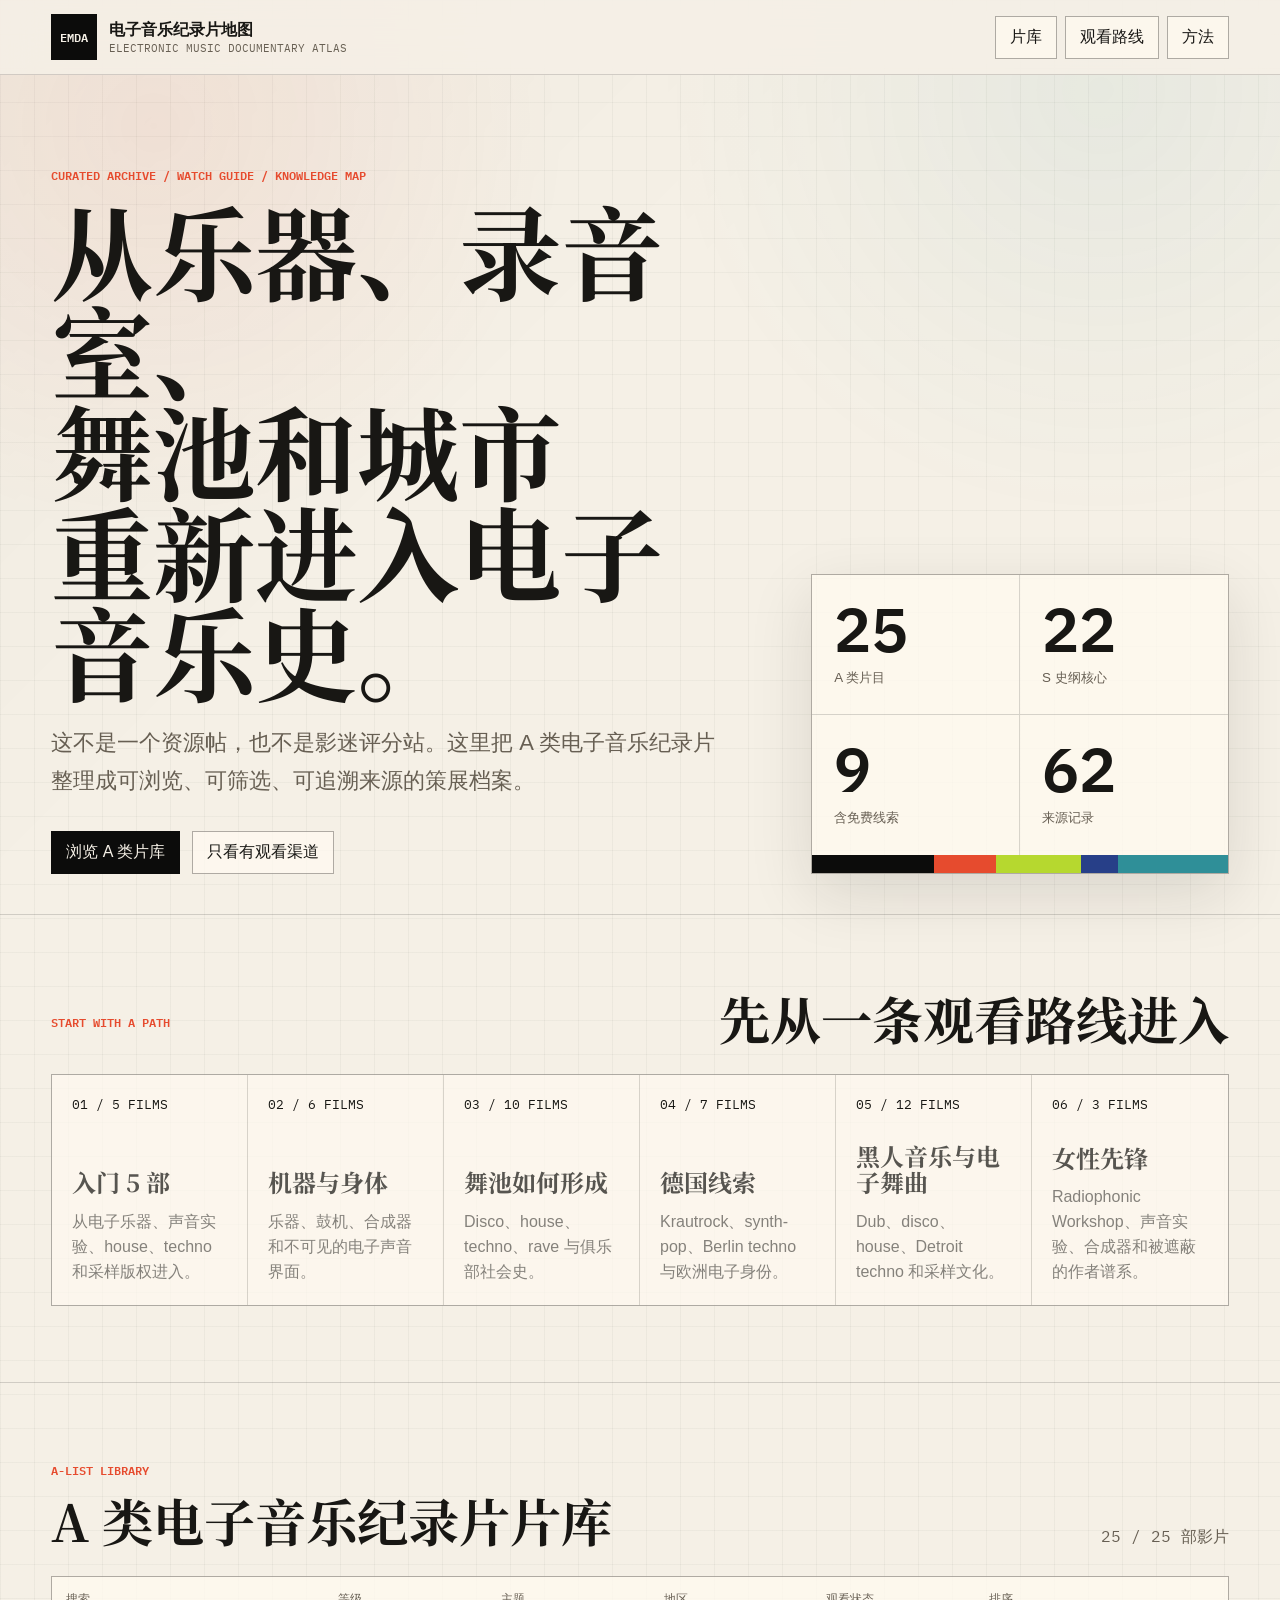
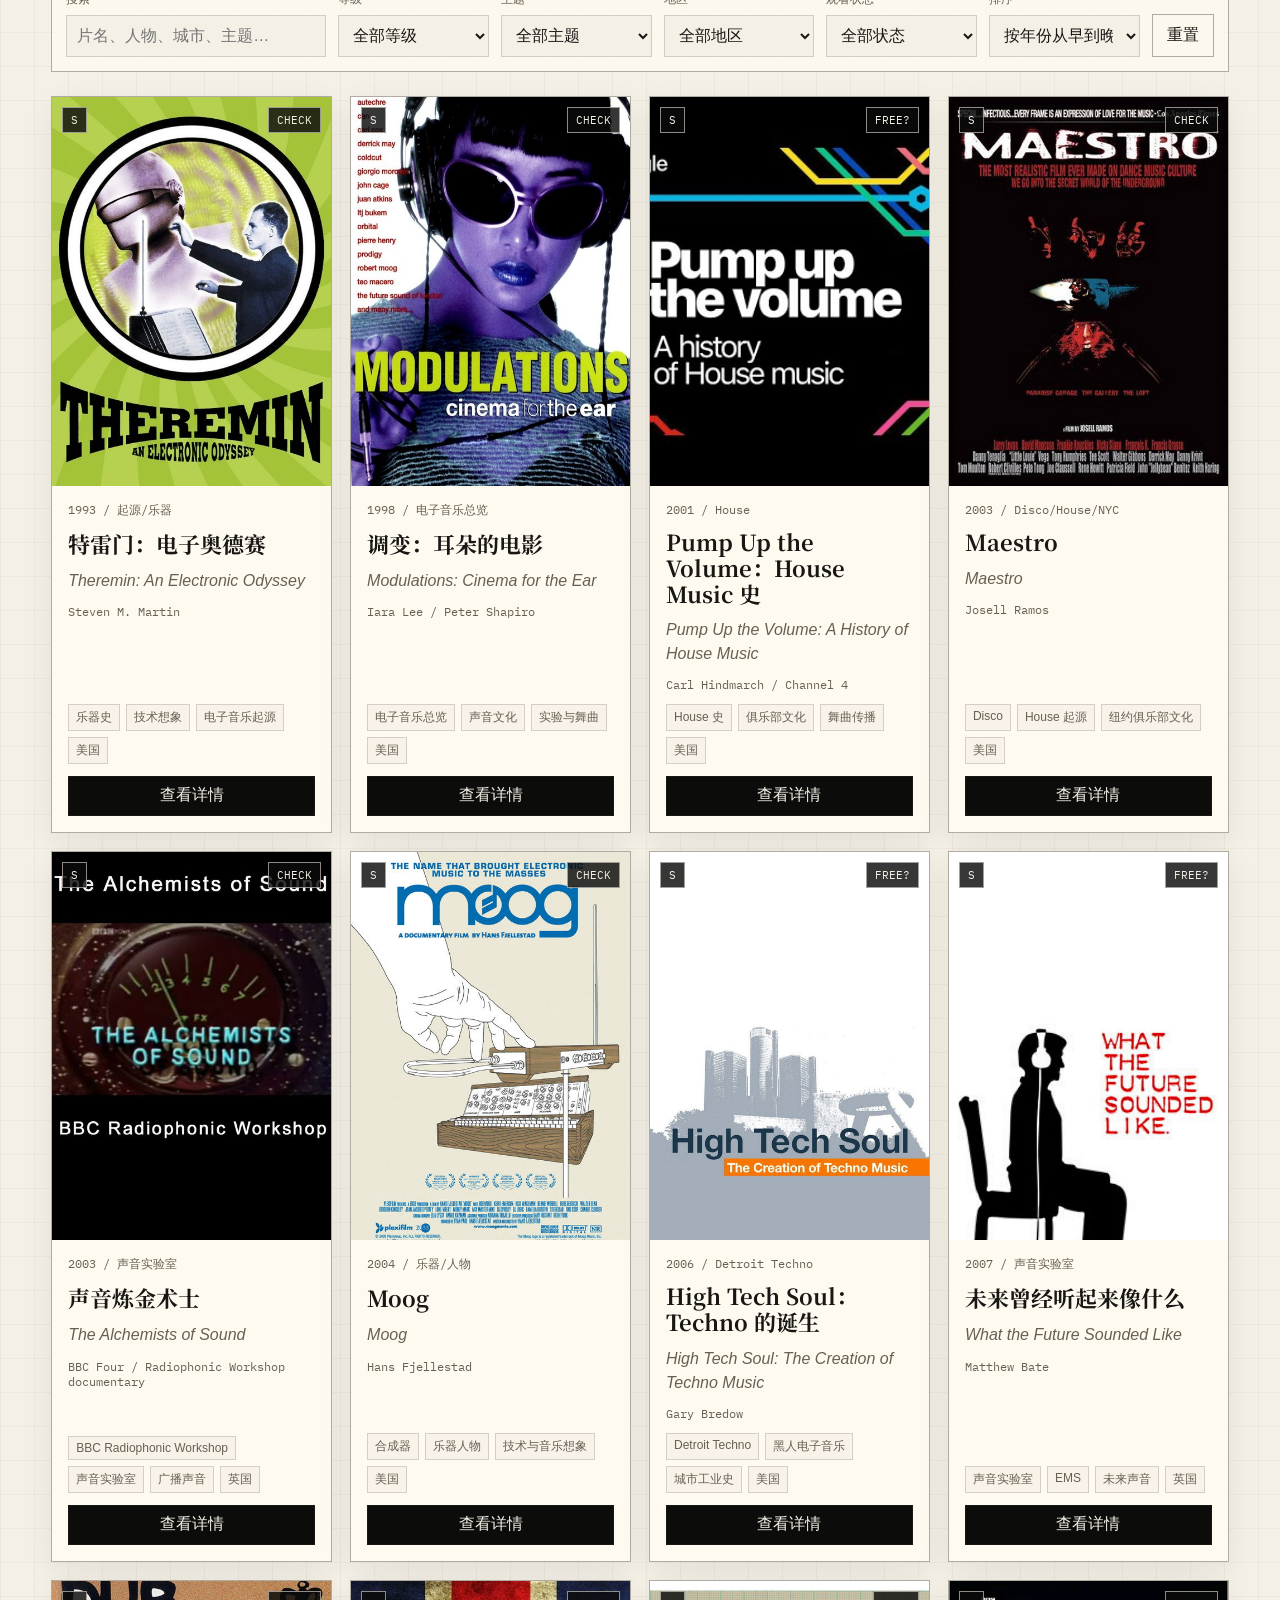
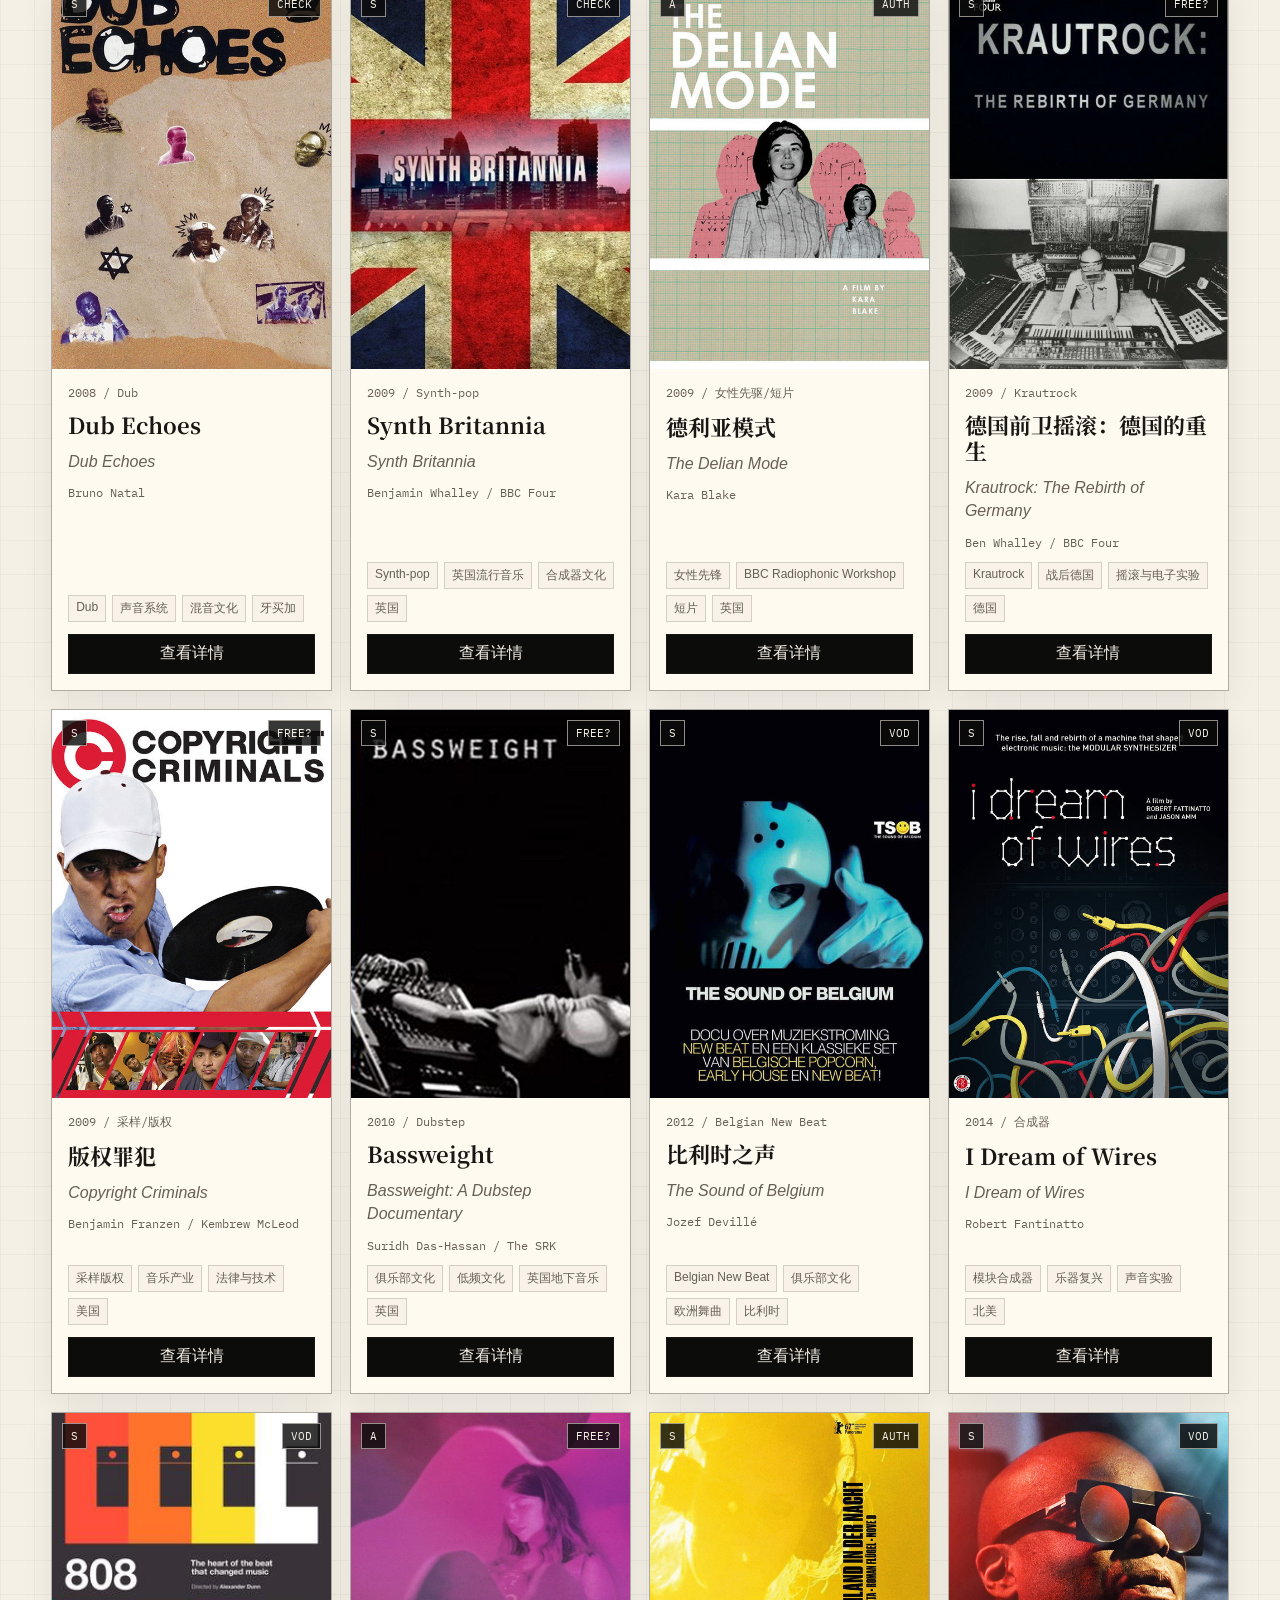
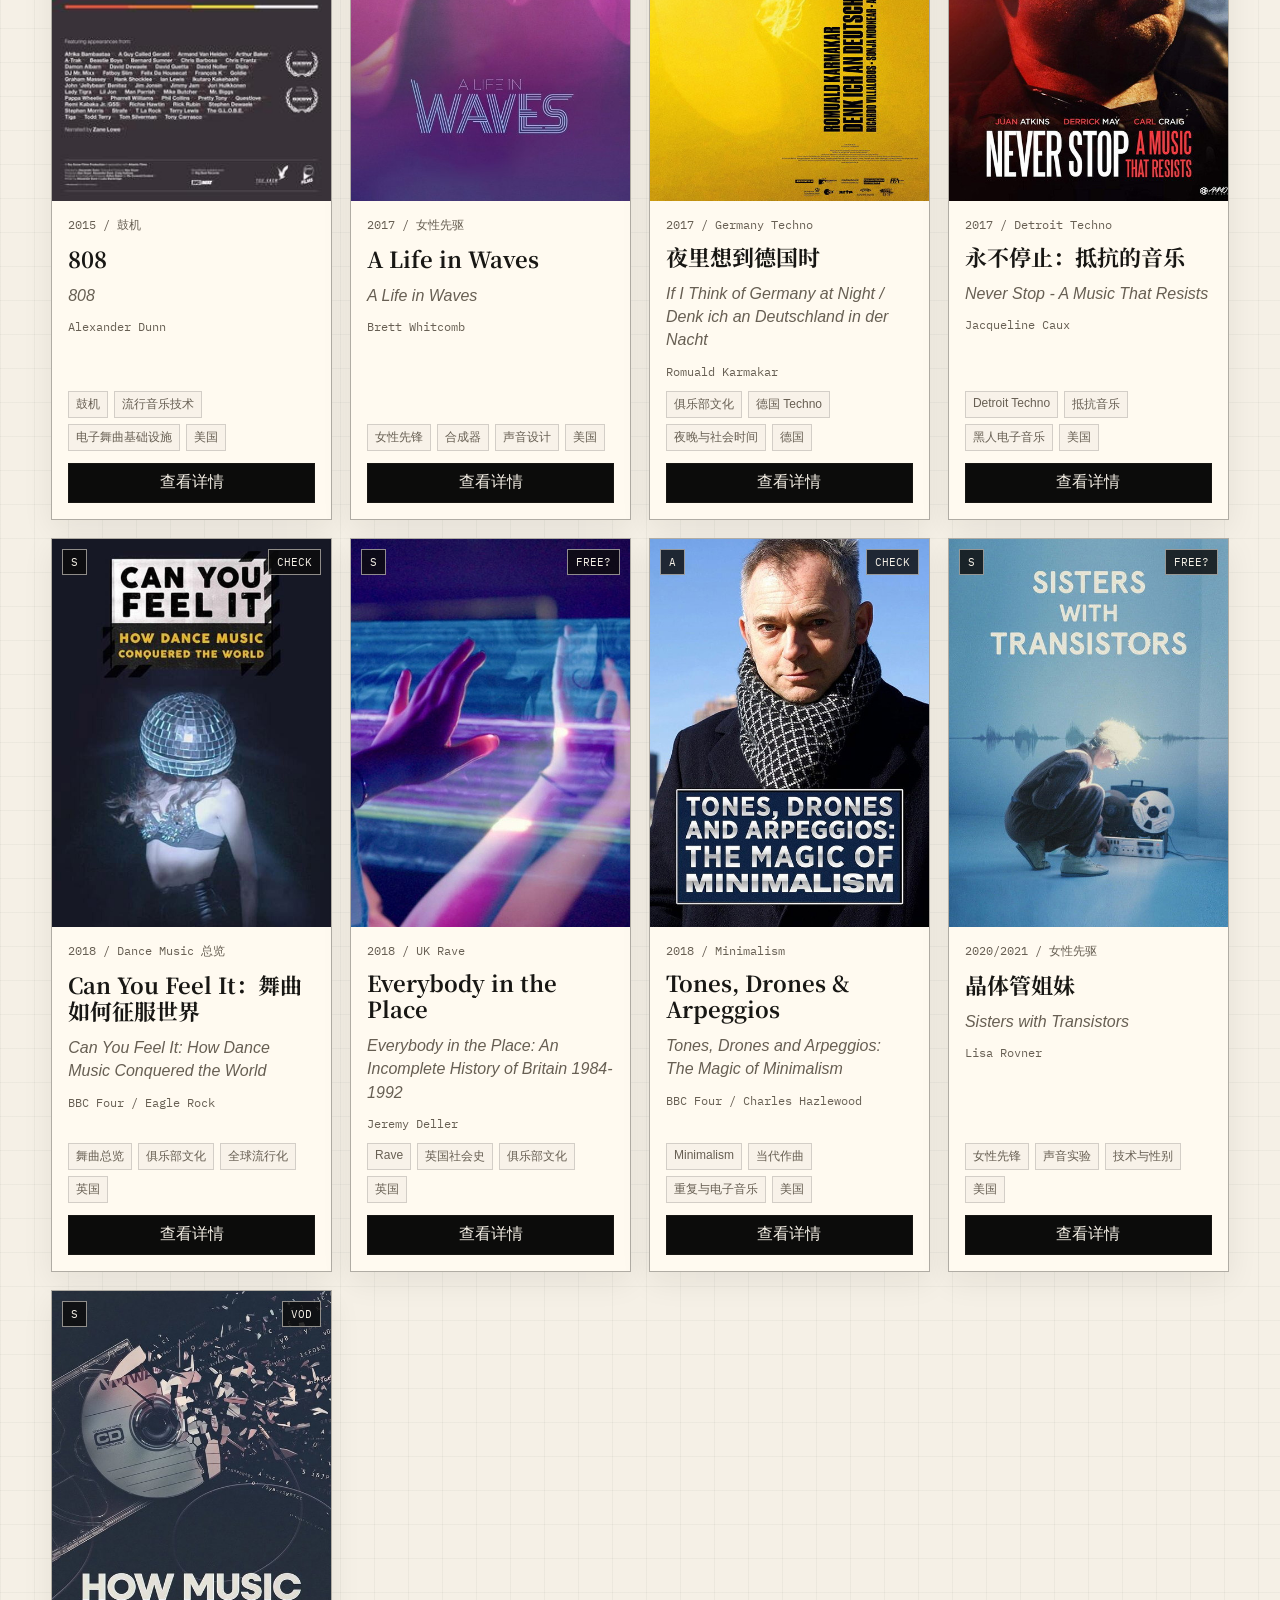
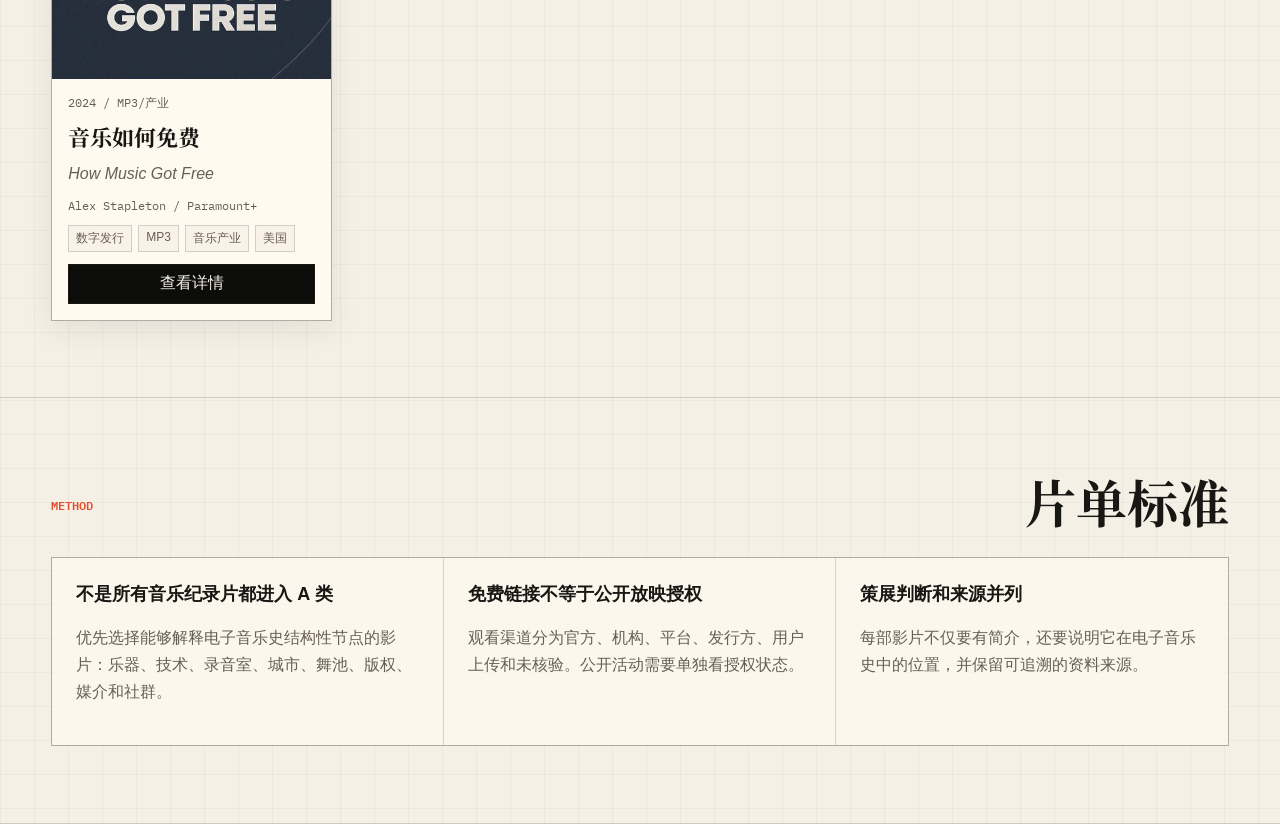
==== index.html @ 68441377 "Add static documentary atlas prototype" ====
<!doctype html>
<html lang="zh-CN">
  <head>
    <meta charset="UTF-8" />
    <meta name="viewport" content="width=device-width, initial-scale=1.0" />
    <title>电子音乐纪录片地图</title>
    <meta
      name="description"
      content="一个面向中文用户的电子音乐纪录片策展档案、观看指南和知识地图。"
    />
    <link rel="preconnect" href="https://fonts.googleapis.com" />
    <link rel="preconnect" href="https://fonts.gstatic.com" crossorigin />
    <link
      href="https://fonts.googleapis.com/css2?family=IBM+Plex+Mono:wght@400;500;600&family=Noto+Serif+SC:wght@500;700;900&family=Source+Han+Sans+SC:wght@400;500;700&display=swap"
      rel="stylesheet"
    />
    <link rel="stylesheet" href="assets/styles.css" />
  </head>
  <body>
    <header class="site-header">
      <a class="brand" href="#top" aria-label="电子音乐纪录片地图首页">
        <span class="brand-mark">EMDA</span>
        <span>
          <strong>电子音乐纪录片地图</strong>
          <small>Electronic Music Documentary Atlas</small>
        </span>
      </a>
      <nav class="top-nav" aria-label="站点导航">
        <a href="#library">片库</a>
        <a href="#routes">观看路线</a>
        <a href="#method">方法</a>
      </nav>
    </header>

    <main id="top">
      <section class="hero" aria-labelledby="hero-title">
        <div class="hero-copy">
          <p class="eyebrow">Curated archive / watch guide / knowledge map</p>
          <h1 id="hero-title">
            <span>从乐器、录音室、</span>
            <span>舞池和城市</span>
            <span>重新进入电子音乐史。</span>
          </h1>
          <p class="hero-lede">
            这不是一个资源帖，也不是影迷评分站。这里把 A 类电子音乐纪录片整理成可浏览、可筛选、可追溯来源的策展档案。
          </p>
          <div class="hero-actions" aria-label="快速入口">
            <a class="button primary" href="#library">浏览 A 类片库</a>
            <button class="button" type="button" data-watch-now>只看有观看渠道</button>
          </div>
        </div>
        <aside class="hero-panel" aria-label="片库概览">
          <div class="stat-grid">
            <div>
              <span id="stat-count">--</span>
              <small>A 类片目</small>
            </div>
            <div>
              <span id="stat-core">--</span>
              <small>S 史纲核心</small>
            </div>
            <div>
              <span id="stat-free">--</span>
              <small>含免费线索</small>
            </div>
            <div>
              <span id="stat-sources">--</span>
              <small>来源记录</small>
            </div>
          </div>
          <div class="signal-strip" aria-hidden="true">
            <span></span><span></span><span></span><span></span><span></span>
          </div>
        </aside>
      </section>

      <section id="routes" class="routes-section" aria-labelledby="routes-title">
        <div class="section-heading">
          <p class="eyebrow">Start with a path</p>
          <h2 id="routes-title">先从一条观看路线进入</h2>
        </div>
        <div class="route-grid" id="route-grid"></div>
      </section>

      <section id="library" class="library-section" aria-labelledby="library-title">
        <div class="section-heading library-heading">
          <div>
            <p class="eyebrow">A-list library</p>
            <h2 id="library-title">A 类电子音乐纪录片片库</h2>
          </div>
          <p class="result-count" id="result-count">正在加载片库…</p>
        </div>

        <form class="filters" id="filters" aria-label="片库筛选">
          <label class="search-field">
            <span>搜索</span>
            <input id="search-input" type="search" placeholder="片名、人物、城市、主题…" />
          </label>
          <label>
            <span>等级</span>
            <select id="grade-filter"></select>
          </label>
          <label>
            <span>主题</span>
            <select id="theme-filter"></select>
          </label>
          <label>
            <span>地区</span>
            <select id="region-filter"></select>
          </label>
          <label>
            <span>观看状态</span>
            <select id="watch-filter"></select>
          </label>
          <label>
            <span>排序</span>
            <select id="sort-filter">
              <option value="year-asc">按年份从早到晚</option>
              <option value="year-desc">按年份从晚到早</option>
              <option value="grade">按核心等级</option>
              <option value="title">按片名</option>
            </select>
          </label>
          <button class="button reset" id="reset-filters" type="button">重置</button>
        </form>

        <div class="film-grid" id="film-grid" aria-live="polite"></div>
      </section>

      <section id="method" class="method-section" aria-labelledby="method-title">
        <div class="section-heading">
          <p class="eyebrow">Method</p>
          <h2 id="method-title">片单标准</h2>
        </div>
        <div class="method-grid">
          <article>
            <h3>不是所有音乐纪录片都进入 A 类</h3>
            <p>优先选择能够解释电子音乐史结构性节点的影片：乐器、技术、录音室、城市、舞池、版权、媒介和社群。</p>
          </article>
          <article>
            <h3>免费链接不等于公开放映授权</h3>
            <p>观看渠道分为官方、机构、平台、发行方、用户上传和未核验。公开活动需要单独看授权状态。</p>
          </article>
          <article>
            <h3>策展判断和来源并列</h3>
            <p>每部影片不仅要有简介，还要说明它在电子音乐史中的位置，并保留可追溯的资料来源。</p>
          </article>
        </div>
      </section>
    </main>

    <dialog class="film-dialog" id="film-dialog" aria-labelledby="dialog-title">
      <button class="dialog-close" type="button" aria-label="关闭详情">×</button>
      <div id="dialog-content"></div>
    </dialog>

    <template id="poster-fallback-template">
      <div class="poster-fallback" aria-hidden="true">
        <span>NO POSTER</span>
      </div>
    </template>

    <script src="assets/app.js" type="module"></script>
  </body>
</html>
---- assets/styles.css ----
:root {
  --paper: #f5f0e6;
  --paper-deep: #ebe1d0;
  --ink: #181714;
  --muted: #675f53;
  --line: rgba(24, 23, 20, 0.16);
  --line-strong: rgba(24, 23, 20, 0.34);
  --black: #0c0c0b;
  --card: #fffaf0;
  --signal: #e64b2e;
  --acid: #b6d82f;
  --cyan: #2f8f98;
  --blue: #273f88;
  --shadow: 0 20px 60px rgba(24, 23, 20, 0.12);
  --serif: "Noto Serif SC", Georgia, serif;
  --sans: "Source Han Sans SC", "Noto Sans SC", sans-serif;
  --mono: "IBM Plex Mono", "SFMono-Regular", Consolas, monospace;
}

* {
  box-sizing: border-box;
}

html {
  scroll-behavior: smooth;
}

body {
  margin: 0;
  min-height: 100vh;
  overflow-x: hidden;
  color: var(--ink);
  background:
    linear-gradient(90deg, rgba(24, 23, 20, 0.04) 1px, transparent 1px),
    linear-gradient(rgba(24, 23, 20, 0.035) 1px, transparent 1px),
    var(--paper);
  background-size: 34px 34px;
  font-family: var(--sans);
}

body::before {
  content: "";
  position: fixed;
  inset: 0;
  z-index: -1;
  opacity: 0.34;
  pointer-events: none;
  background:
    radial-gradient(circle at 12% 14%, rgba(230, 75, 46, 0.22), transparent 30%),
    radial-gradient(circle at 86% 10%, rgba(47, 143, 152, 0.2), transparent 32%),
    linear-gradient(135deg, rgba(12, 12, 11, 0.08), transparent 45%);
}

a {
  color: inherit;
}

button,
input,
select {
  font: inherit;
}

.site-header {
  position: sticky;
  top: 0;
  z-index: 20;
  display: flex;
  align-items: center;
  justify-content: space-between;
  gap: 24px;
  padding: 14px clamp(18px, 4vw, 54px);
  border-bottom: 1px solid var(--line);
  background: rgba(245, 240, 230, 0.88);
  backdrop-filter: blur(18px);
}

.brand {
  display: inline-flex;
  align-items: center;
  gap: 12px;
  text-decoration: none;
}

.brand-mark {
  display: grid;
  place-items: center;
  width: 46px;
  height: 46px;
  color: var(--paper);
  background: var(--black);
  font-family: var(--mono);
  font-size: 12px;
  font-weight: 600;
}

.brand strong {
  display: block;
  font-size: 16px;
}

.brand small {
  display: block;
  color: var(--muted);
  font-family: var(--mono);
  font-size: 11px;
  text-transform: uppercase;
}

.top-nav {
  display: flex;
  gap: 8px;
  align-items: center;
}

.top-nav a,
.button {
  min-height: 40px;
  border: 1px solid var(--line-strong);
  padding: 10px 14px;
  color: var(--ink);
  background: rgba(255, 250, 240, 0.74);
  text-decoration: none;
  cursor: pointer;
}

.top-nav a:hover,
.button:hover {
  border-color: var(--ink);
  background: var(--card);
}

.button.primary {
  color: var(--paper);
  border-color: var(--black);
  background: var(--black);
}

.button.reset {
  align-self: end;
  background: transparent;
}

main {
  width: min(1440px, 100%);
  margin: 0 auto;
  overflow-x: hidden;
}

.hero {
  min-height: min(760px, calc(100vh - 76px));
  display: grid;
  grid-template-columns: minmax(0, 1.25fr) minmax(320px, 0.75fr);
  align-items: end;
  gap: clamp(26px, 5vw, 76px);
  padding: clamp(44px, 7vw, 96px) clamp(18px, 4vw, 54px) 40px;
  border-bottom: 1px solid var(--line);
}

.eyebrow {
  margin: 0 0 14px;
  color: var(--signal);
  font-family: var(--mono);
  font-size: 12px;
  font-weight: 600;
  letter-spacing: 0;
  text-transform: uppercase;
}

h1,
h2,
h3,
p {
  margin-top: 0;
}

h1 {
  max-width: 920px;
  margin-bottom: 24px;
  font-family: var(--serif);
  font-size: clamp(44px, 8vw, 112px);
  line-height: 0.98;
  letter-spacing: 0;
}

h1 span {
  display: block;
}

h2 {
  margin-bottom: 0;
  font-family: var(--serif);
  font-size: clamp(28px, 4vw, 56px);
  line-height: 1.05;
}

h3 {
  font-size: 18px;
}

.hero-lede {
  max-width: 680px;
  color: var(--muted);
  font-size: clamp(17px, 2vw, 22px);
  line-height: 1.7;
}

.hero-actions {
  display: flex;
  flex-wrap: wrap;
  gap: 12px;
  margin-top: 32px;
}

.hero-panel {
  border: 1px solid var(--line-strong);
  background: rgba(255, 250, 240, 0.76);
  box-shadow: var(--shadow);
}

.stat-grid {
  display: grid;
  grid-template-columns: repeat(2, 1fr);
}

.stat-grid div {
  min-height: 140px;
  padding: 22px;
  border-right: 1px solid var(--line);
  border-bottom: 1px solid var(--line);
}

.stat-grid div:nth-child(2n) {
  border-right: 0;
}

.stat-grid div:nth-last-child(-n + 2) {
  border-bottom: 0;
}

.stat-grid span {
  display: block;
  font-family: var(--mono);
  font-size: clamp(34px, 5vw, 62px);
  font-weight: 600;
  line-height: 1;
}

.stat-grid small {
  display: block;
  margin-top: 10px;
  color: var(--muted);
}

.signal-strip {
  display: grid;
  grid-template-columns: 2fr 1fr 1.4fr 0.6fr 1.8fr;
  height: 18px;
}

.signal-strip span:nth-child(1) { background: var(--black); }
.signal-strip span:nth-child(2) { background: var(--signal); }
.signal-strip span:nth-child(3) { background: var(--acid); }
.signal-strip span:nth-child(4) { background: var(--blue); }
.signal-strip span:nth-child(5) { background: var(--cyan); }

.routes-section,
.library-section,
.method-section {
  padding: clamp(44px, 6vw, 84px) clamp(18px, 4vw, 54px);
  border-bottom: 1px solid var(--line);
}

.section-heading {
  display: flex;
  justify-content: space-between;
  gap: 24px;
  align-items: end;
  margin-bottom: 28px;
}

.result-count {
  margin: 0;
  color: var(--muted);
  font-family: var(--mono);
}

.route-grid {
  display: grid;
  grid-template-columns: repeat(6, minmax(180px, 1fr));
  border: 1px solid var(--line-strong);
  background: rgba(255, 250, 240, 0.68);
}

.route-card {
  min-height: 230px;
  display: flex;
  flex-direction: column;
  justify-content: space-between;
  border: 0;
  border-right: 1px solid var(--line);
  padding: 20px;
  text-align: left;
  color: var(--ink);
  background: transparent;
  cursor: pointer;
}

.route-card:last-child {
  border-right: 0;
}

.route-card:hover {
  background: var(--black);
  color: var(--paper);
}

.route-card strong {
  display: block;
  font-family: var(--serif);
  font-size: 24px;
  line-height: 1.12;
}

.route-card span {
  display: block;
  margin-top: 14px;
  color: currentColor;
  opacity: 0.72;
  line-height: 1.55;
}

.route-card small {
  font-family: var(--mono);
  text-transform: uppercase;
}

.filters {
  display: grid;
  grid-template-columns: minmax(260px, 1.5fr) repeat(5, minmax(140px, 1fr)) auto;
  gap: 12px;
  margin-bottom: 24px;
  padding: 14px;
  border: 1px solid var(--line-strong);
  background: rgba(255, 250, 240, 0.76);
}

.filters label {
  display: grid;
  gap: 7px;
}

.filters span {
  color: var(--muted);
  font-size: 12px;
}

.filters input,
.filters select {
  width: 100%;
  min-height: 42px;
  border: 1px solid var(--line);
  border-radius: 0;
  padding: 8px 10px;
  color: var(--ink);
  background: var(--paper);
}

.film-grid {
  display: grid;
  grid-template-columns: repeat(auto-fill, minmax(238px, 1fr));
  gap: 18px;
}

.film-card {
  display: grid;
  grid-template-rows: auto 1fr;
  border: 1px solid var(--line-strong);
  background: var(--card);
  box-shadow: 0 10px 30px rgba(24, 23, 20, 0.07);
  overflow: hidden;
}

.poster-wrap {
  position: relative;
  aspect-ratio: 3 / 4.18;
  background: var(--paper-deep);
}

.poster-wrap img {
  width: 100%;
  height: 100%;
  display: block;
  object-fit: cover;
}

.poster-fallback {
  width: 100%;
  height: 100%;
  display: grid;
  place-items: center;
  padding: 16px;
  color: var(--muted);
  background:
    linear-gradient(135deg, rgba(24, 23, 20, 0.12) 25%, transparent 25%) 0 0 / 18px 18px,
    var(--paper-deep);
  font-family: var(--mono);
  font-size: 12px;
}

.grade-badge,
.watch-badge {
  position: absolute;
  top: 10px;
  border: 1px solid rgba(255, 250, 240, 0.54);
  padding: 5px 8px;
  color: var(--paper);
  background: rgba(12, 12, 11, 0.82);
  font-family: var(--mono);
  font-size: 11px;
}

.grade-badge {
  left: 10px;
}

.watch-badge {
  right: 10px;
}

.card-body {
  display: flex;
  flex-direction: column;
  gap: 12px;
  padding: 16px;
}

.card-kicker,
.meta-line {
  color: var(--muted);
  font-family: var(--mono);
  font-size: 12px;
}

.film-title {
  margin: 0;
  font-family: var(--serif);
  font-size: 22px;
  line-height: 1.18;
}

.original-title {
  color: var(--muted);
  font-style: italic;
  line-height: 1.45;
}

.tag-row {
  display: flex;
  flex-wrap: wrap;
  gap: 6px;
  margin-top: auto;
}

.tag {
  border: 1px solid var(--line);
  padding: 4px 7px;
  color: var(--muted);
  background: rgba(245, 240, 230, 0.72);
  font-size: 12px;
}

.card-actions {
  display: flex;
  gap: 8px;
}

.card-actions button {
  flex: 1;
  min-height: 40px;
  border: 1px solid var(--ink);
  color: var(--paper);
  background: var(--black);
  cursor: pointer;
}

.method-grid {
  display: grid;
  grid-template-columns: repeat(3, 1fr);
  border: 1px solid var(--line-strong);
  background: rgba(255, 250, 240, 0.72);
}

.method-grid article {
  padding: 24px;
  border-right: 1px solid var(--line);
}

.method-grid article:last-child {
  border-right: 0;
}

.method-grid p {
  color: var(--muted);
  line-height: 1.7;
}

.film-dialog {
  width: min(1040px, calc(100vw - 28px));
  max-height: calc(100vh - 28px);
  padding: 0;
  border: 1px solid var(--line-strong);
  color: var(--ink);
  background: var(--paper);
  box-shadow: 0 40px 120px rgba(0, 0, 0, 0.28);
}

.film-dialog::backdrop {
  background: rgba(12, 12, 11, 0.52);
  backdrop-filter: blur(5px);
}

.dialog-close {
  position: sticky;
  top: 14px;
  z-index: 2;
  float: right;
  width: 42px;
  height: 42px;
  margin: 14px 14px 0 0;
  border: 1px solid var(--ink);
  color: var(--paper);
  background: var(--black);
  font-size: 24px;
  cursor: pointer;
}

.dialog-layout {
  display: grid;
  grid-template-columns: 310px minmax(0, 1fr);
  gap: 28px;
  padding: 28px;
}

.dialog-poster {
  border: 1px solid var(--line-strong);
  background: var(--paper-deep);
}

.dialog-poster img,
.dialog-poster .poster-fallback {
  width: 100%;
  aspect-ratio: 3 / 4.18;
  object-fit: cover;
  display: block;
}

.dialog-main h2 {
  margin-bottom: 8px;
}

.dialog-section {
  margin-top: 24px;
  padding-top: 18px;
  border-top: 1px solid var(--line);
}

.dialog-section p {
  color: var(--muted);
  line-height: 1.75;
}

.watch-list,
.source-list {
  display: grid;
  gap: 10px;
  margin: 0;
  padding: 0;
  list-style: none;
}

.watch-list li,
.source-list li {
  border: 1px solid var(--line);
  padding: 12px;
  background: rgba(255, 250, 240, 0.68);
}

.watch-list a,
.source-list a {
  font-weight: 700;
}

.empty-state {
  grid-column: 1 / -1;
  border: 1px solid var(--line-strong);
  padding: 34px;
  color: var(--muted);
  background: rgba(255, 250, 240, 0.68);
}

@media (max-width: 1120px) {
  .hero {
    grid-template-columns: 1fr;
    align-items: start;
  }

  .route-grid {
    grid-template-columns: repeat(3, 1fr);
  }

  .route-card {
    border-bottom: 1px solid var(--line);
  }

  .filters {
    grid-template-columns: repeat(3, 1fr);
  }

  .filters .search-field {
    grid-column: 1 / -1;
  }
}

@media (max-width: 760px) {
  .site-header {
    position: static;
    align-items: flex-start;
    flex-direction: column;
  }

  .top-nav {
    width: 100%;
    display: grid;
    grid-template-columns: 1fr;
  }

  .top-nav a {
    min-width: 0;
    padding-inline: 8px;
    text-align: center;
  }

  .hero {
    min-height: auto;
    overflow: hidden;
  }

  .hero-copy,
  .hero-copy * {
    max-width: 100%;
    min-width: 0;
  }

  h1 {
    max-width: 100%;
    font-size: clamp(34px, 10vw, 44px);
    line-height: 1.16;
    overflow-wrap: anywhere;
    word-break: break-all;
  }

  .hero-lede {
    max-width: min(100%, 320px);
    font-size: 16px;
    overflow-wrap: anywhere;
    word-break: break-all;
  }

  .stat-grid {
    grid-template-columns: 1fr;
  }

  .stat-grid div {
    min-height: 96px;
    border-right: 0;
  }

  .stat-grid div:nth-last-child(-n + 2) {
    border-bottom: 1px solid var(--line);
  }

  .stat-grid div:last-child {
    border-bottom: 0;
  }

  .section-heading,
  .library-heading {
    align-items: flex-start;
    flex-direction: column;
  }

  .route-grid,
  .method-grid {
    grid-template-columns: 1fr;
  }

  .route-card,
  .method-grid article {
    min-height: auto;
    border-right: 0;
    border-bottom: 1px solid var(--line);
  }

  .filters {
    grid-template-columns: 1fr;
  }

  .dialog-layout {
    grid-template-columns: 1fr;
  }
}
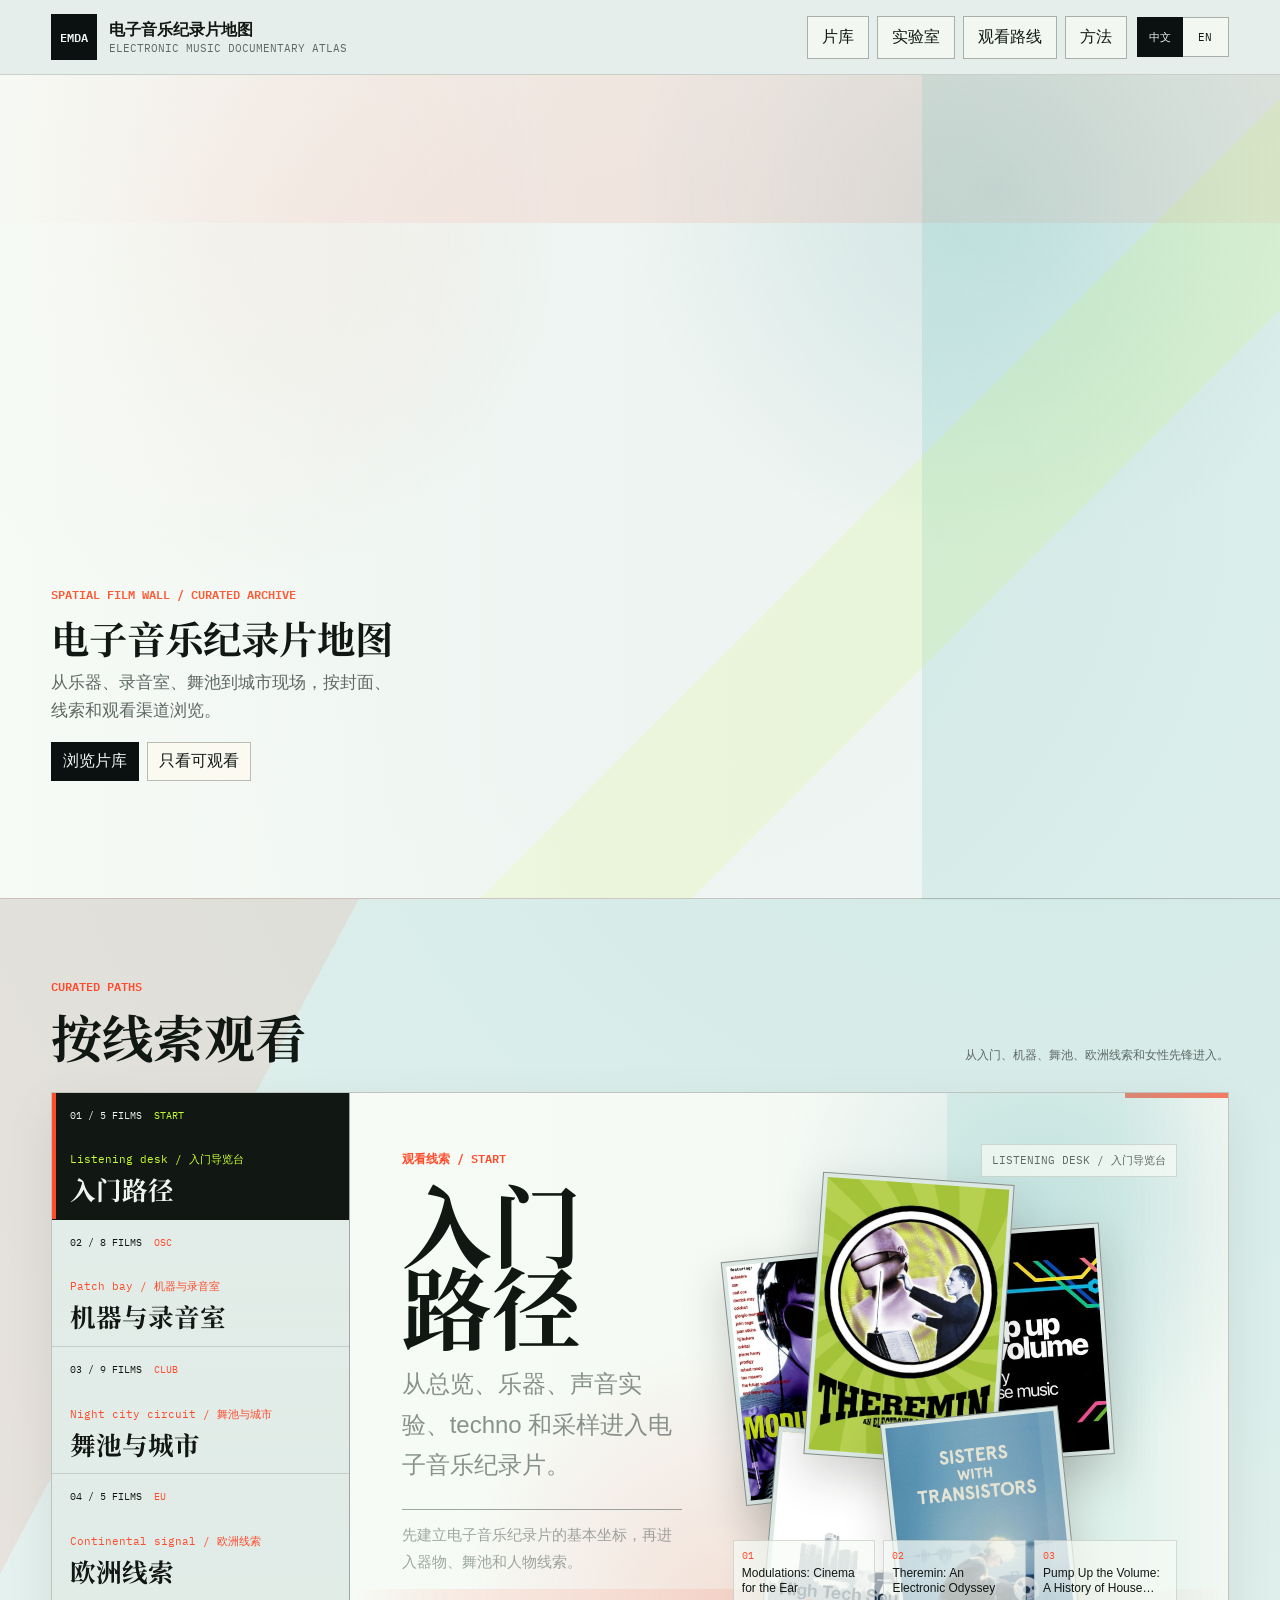
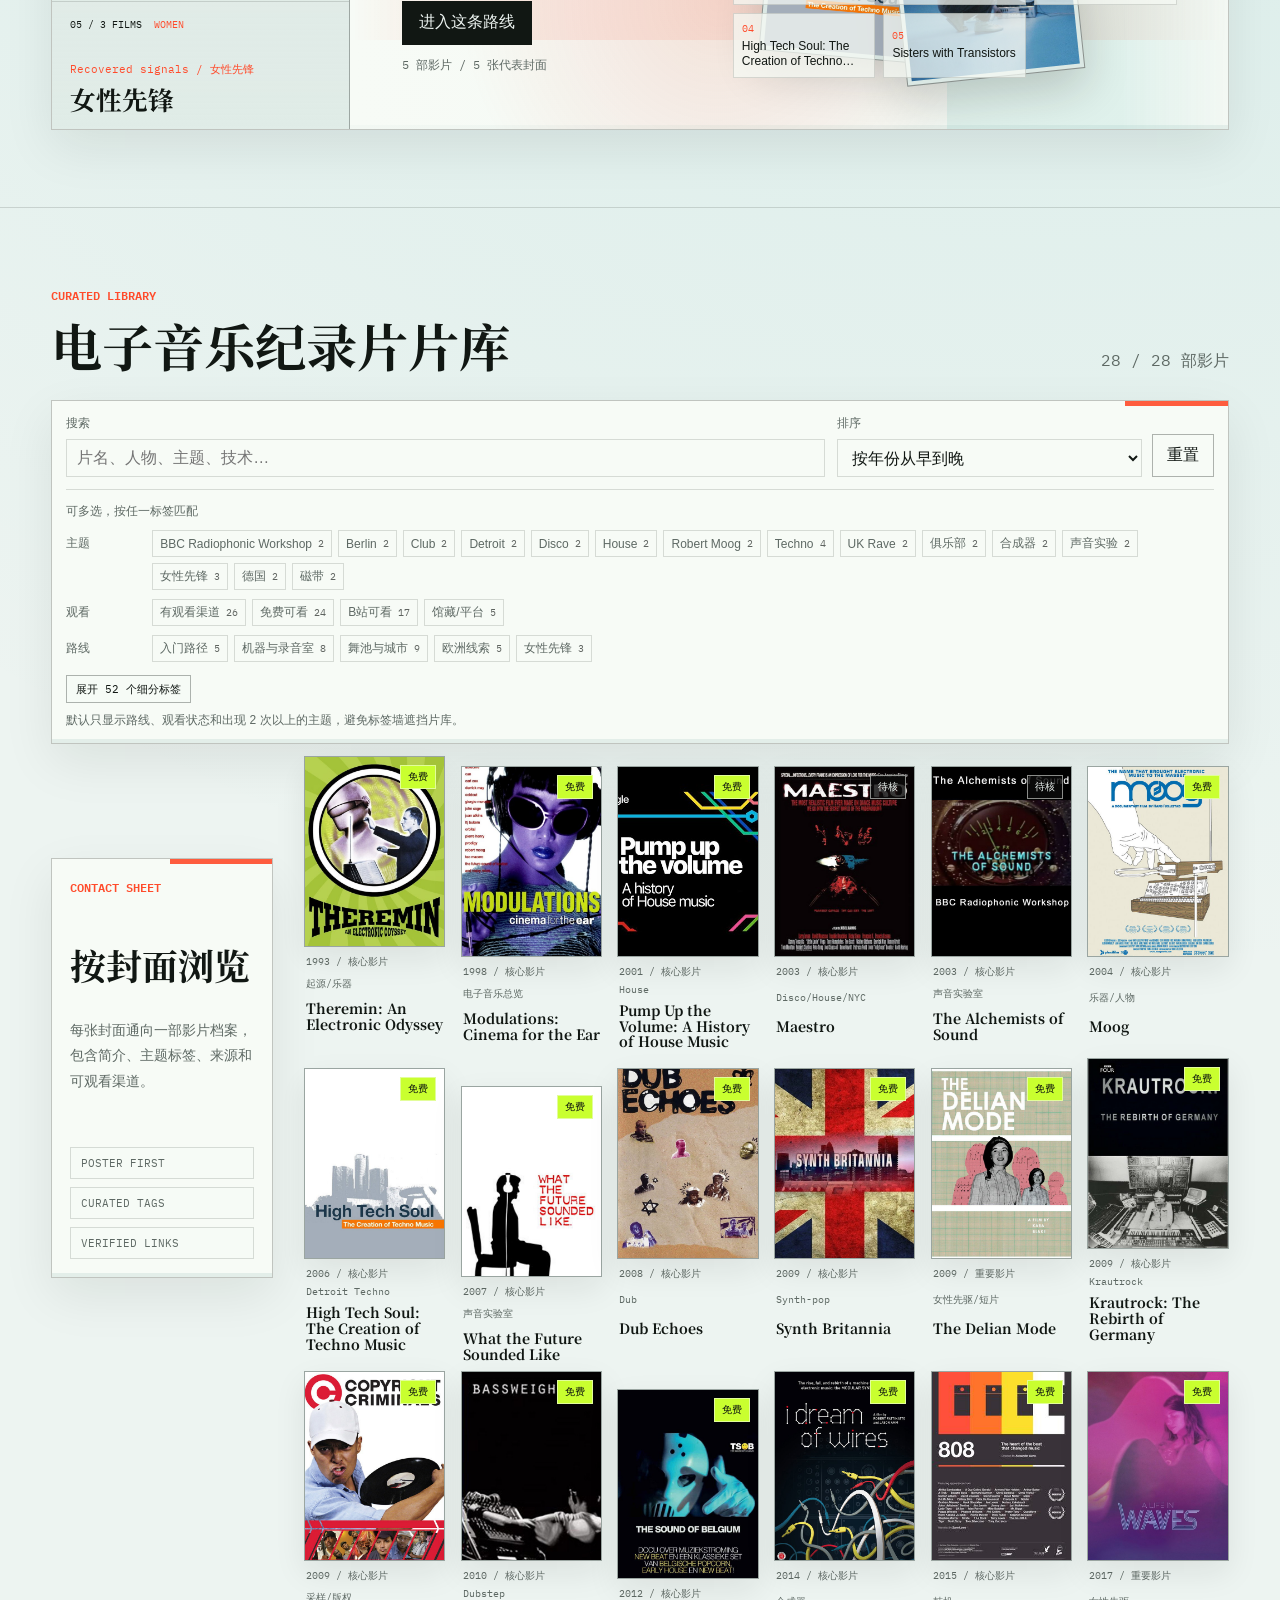
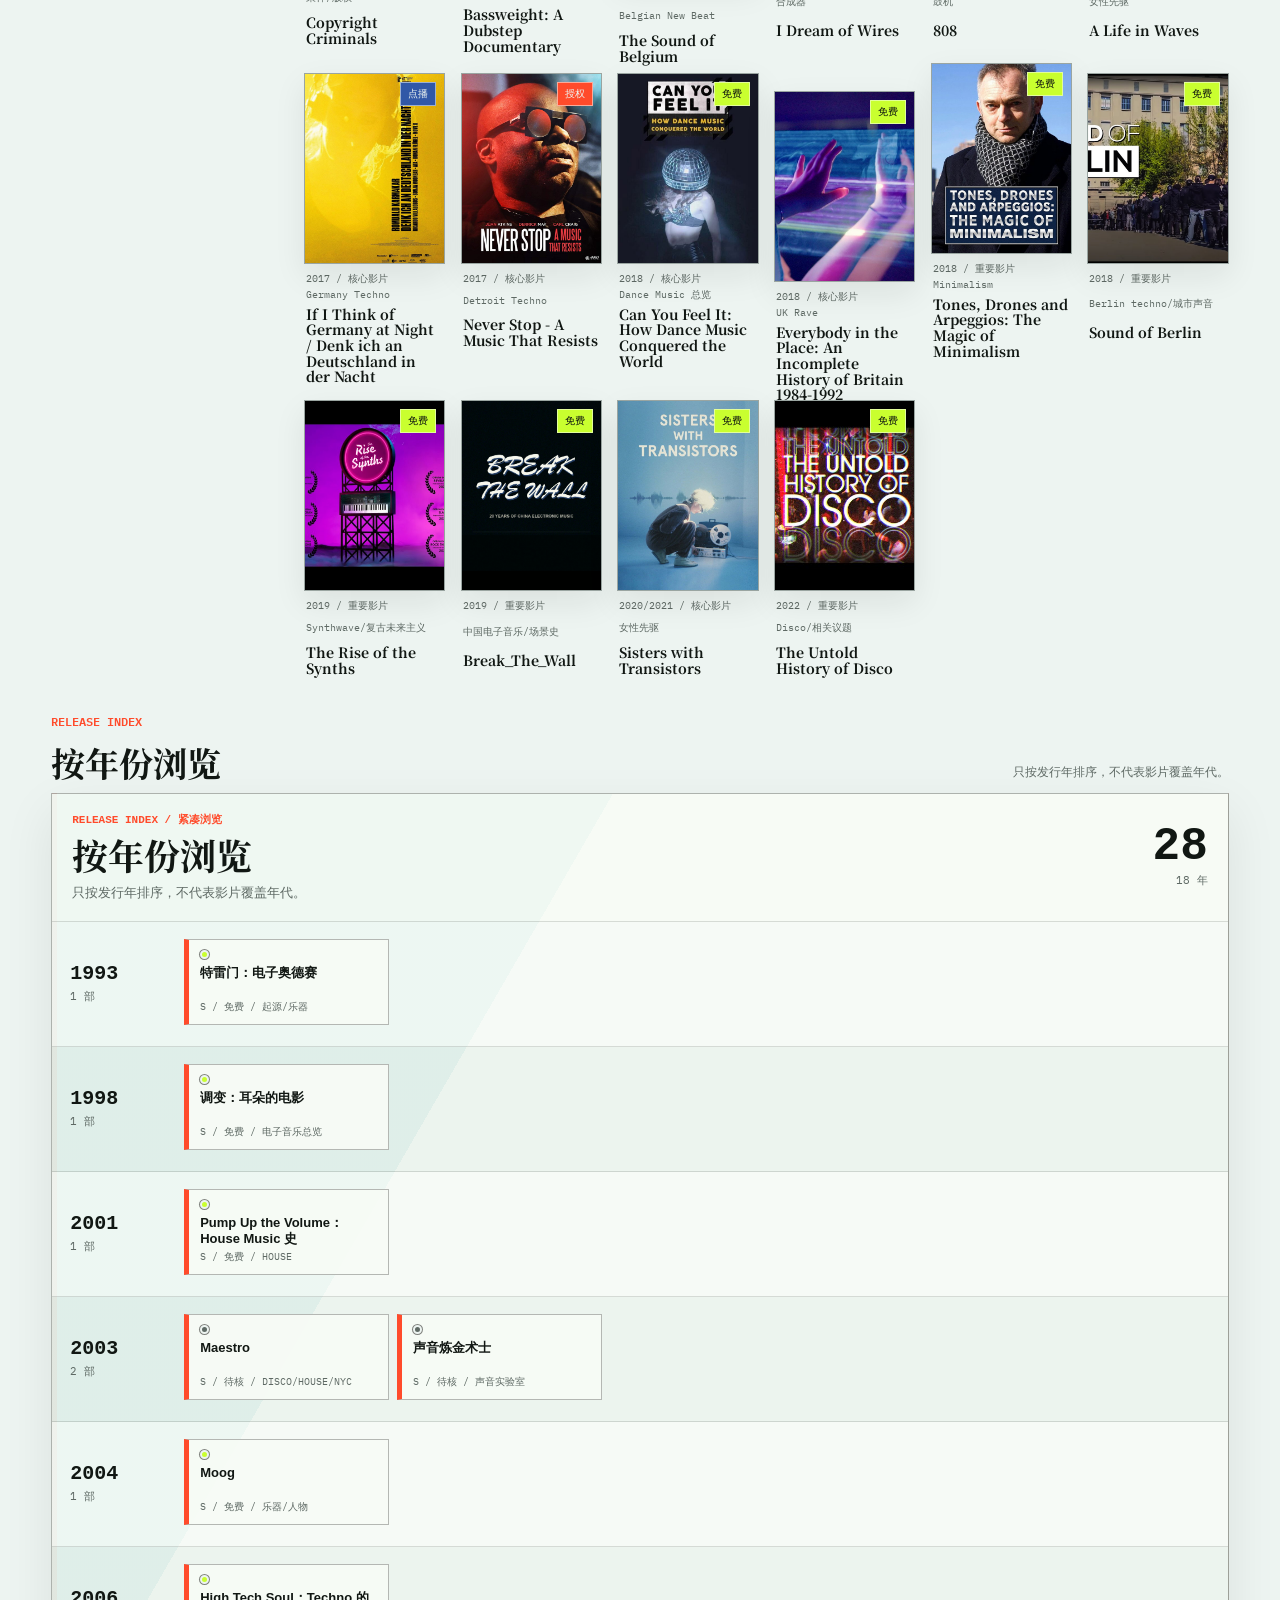
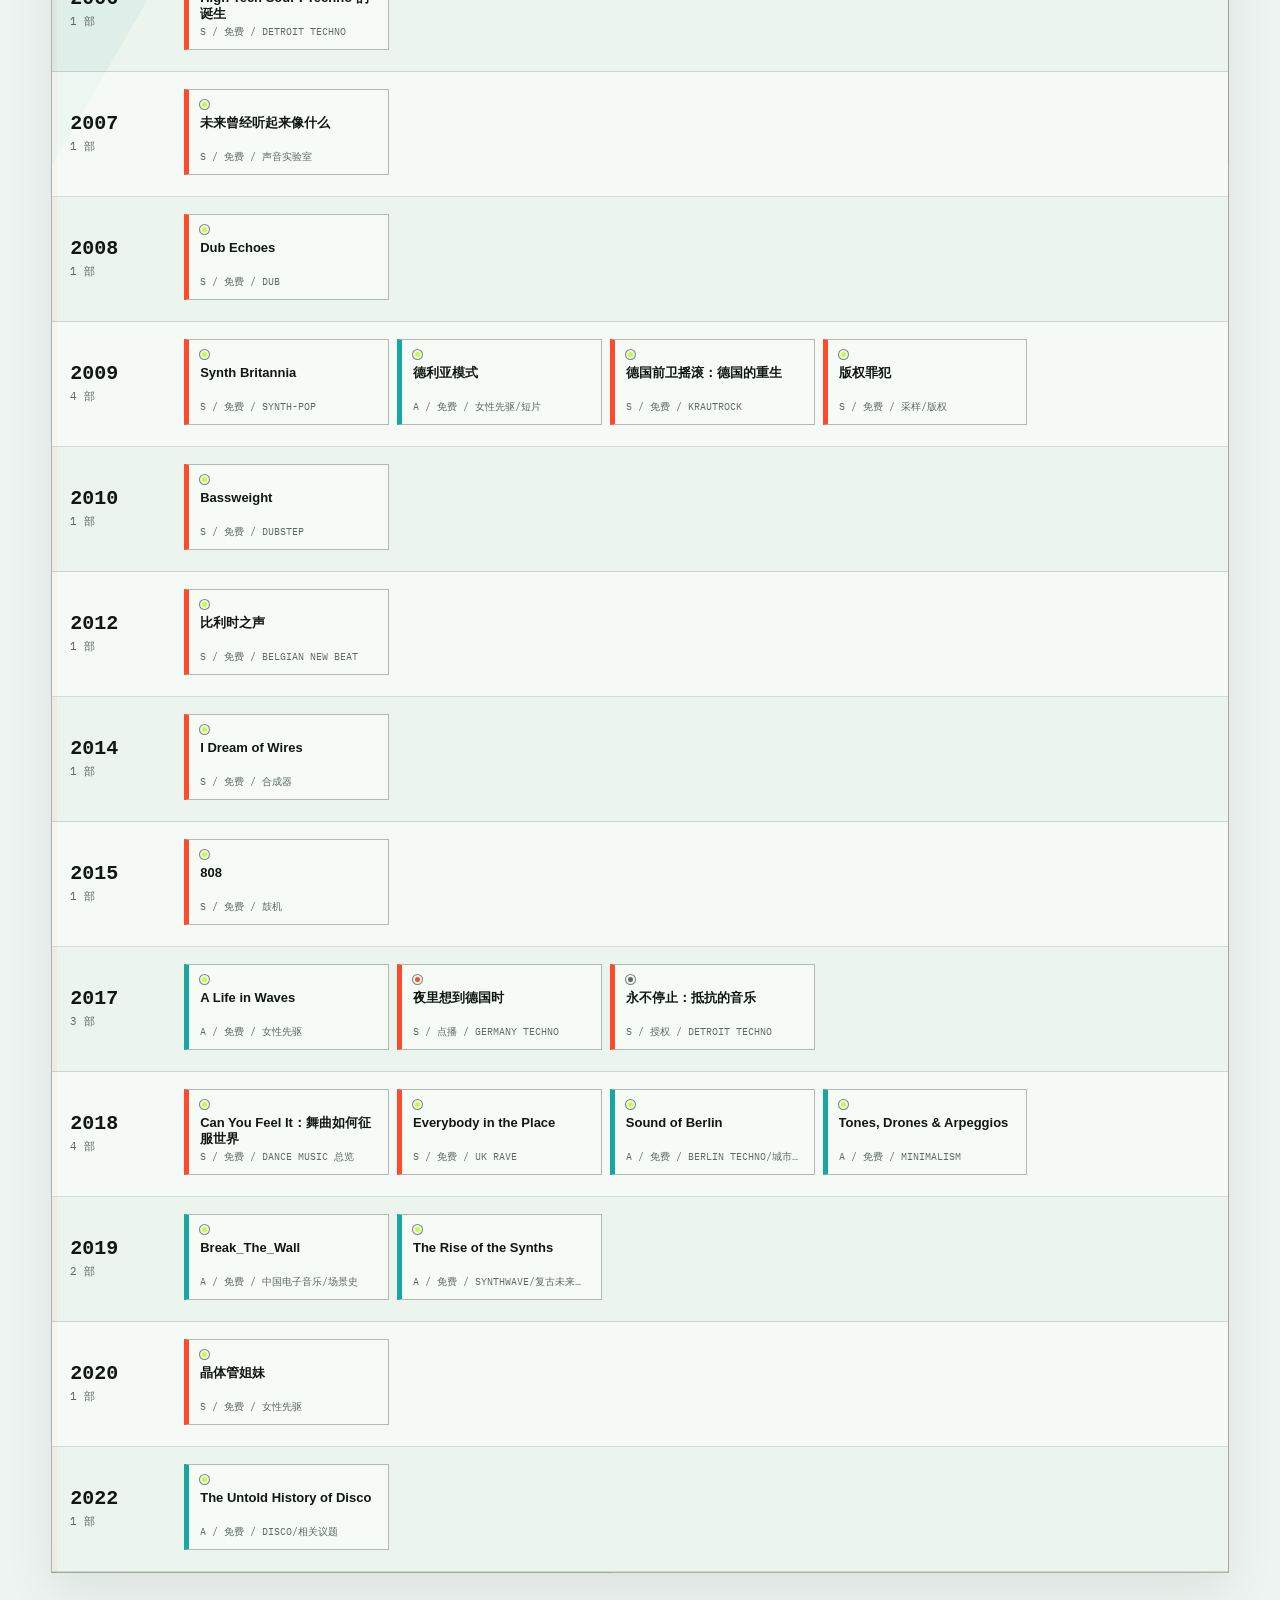
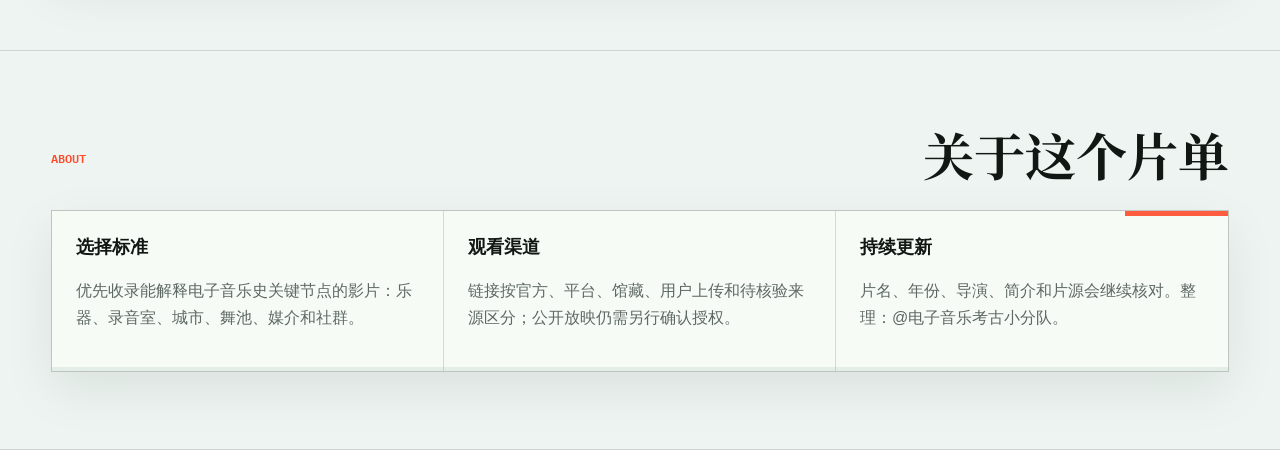
==== commit 129e736e: "Polish public documentary atlas" ====
--- a/index.html
+++ b/index.html
@@ -15,6 +15,8 @@
       rel="stylesheet"
     />
     <link rel="stylesheet" href="assets/styles.css" />
+    <link rel="stylesheet" href="assets/film-wall.css" />
+    <link rel="stylesheet" href="assets/timeline-view.css" />
   </head>
   <body>
     <header class="site-header">
@@ -25,47 +27,51 @@
           <small>Electronic Music Documentary Atlas</small>
         </span>
       </a>
-      <nav class="top-nav" aria-label="站点导航">
-        <a href="#library">片库</a>
-        <a href="#routes">观看路线</a>
-        <a href="#method">方法</a>
-      </nav>
+      <div class="header-actions">
+        <nav class="top-nav" aria-label="站点导航">
+          <a href="#library" data-i18n="nav.library">片库</a>
+          <a href="lab.html" data-i18n="nav.lab">实验室</a>
+          <a href="#routes" data-i18n="nav.routes">观看路线</a>
+          <a href="#method" data-i18n="nav.method">方法</a>
+        </nav>
+        <div class="language-switch" aria-label="Language">
+          <button type="button" data-locale="zh" aria-pressed="true">中文</button>
+          <button type="button" data-locale="en" aria-pressed="false">EN</button>
+        </div>
+      </div>
     </header>
 
     <main id="top">
-      <section class="hero" aria-labelledby="hero-title">
+      <section class="hero home-wall-hero" aria-labelledby="hero-title">
+        <div id="home-film-wall-root" class="home-film-wall-root"></div>
         <div class="hero-copy">
-          <p class="eyebrow">Curated archive / watch guide / knowledge map</p>
-          <h1 id="hero-title">
-            <span>从乐器、录音室、</span>
-            <span>舞池和城市</span>
-            <span>重新进入电子音乐史。</span>
-          </h1>
-          <p class="hero-lede">
-            这不是一个资源帖，也不是影迷评分站。这里把 A 类电子音乐纪录片整理成可浏览、可筛选、可追溯来源的策展档案。
+          <p class="eyebrow" data-i18n="hero.eyebrow">Spatial film wall / curated archive</p>
+          <h1 id="hero-title" data-i18n="hero.title">电子音乐纪录片地图</h1>
+          <p class="hero-lede" data-i18n="hero.lede">
+            从乐器、录音室、舞池到城市现场，按封面、线索和观看渠道浏览。
           </p>
           <div class="hero-actions" aria-label="快速入口">
-            <a class="button primary" href="#library">浏览 A 类片库</a>
-            <button class="button" type="button" data-watch-now>只看有观看渠道</button>
+            <a class="button primary" href="#library" data-i18n="hero.browse">浏览片库</a>
+            <button class="button" type="button" data-watch-now data-i18n="hero.watchable">只看可观看</button>
           </div>
         </div>
         <aside class="hero-panel" aria-label="片库概览">
           <div class="stat-grid">
             <div>
               <span id="stat-count">--</span>
-              <small>A 类片目</small>
+              <small data-i18n="stats.total">重要片目</small>
             </div>
             <div>
               <span id="stat-core">--</span>
-              <small>S 史纲核心</small>
+              <small data-i18n="stats.core">核心影片</small>
             </div>
             <div>
               <span id="stat-free">--</span>
-              <small>含免费线索</small>
+              <small data-i18n="stats.free">含免费线索</small>
             </div>
             <div>
               <span id="stat-sources">--</span>
-              <small>来源记录</small>
+              <small data-i18n="stats.sources">来源记录</small>
             </div>
           </div>
           <div class="signal-strip" aria-hidden="true">
@@ -76,8 +82,11 @@
 
       <section id="routes" class="routes-section" aria-labelledby="routes-title">
         <div class="section-heading">
-          <p class="eyebrow">Start with a path</p>
-          <h2 id="routes-title">先从一条观看路线进入</h2>
+          <div>
+            <p class="eyebrow" data-i18n="routes.eyebrow">Curated paths</p>
+            <h2 id="routes-title" data-i18n="routes.title">按线索观看</h2>
+          </div>
+          <p class="section-note" data-i18n="routes.note">从入门、机器、舞池、欧洲线索和女性先锋进入。</p>
         </div>
         <div class="route-grid" id="route-grid"></div>
       </section>
@@ -85,72 +94,88 @@
       <section id="library" class="library-section" aria-labelledby="library-title">
         <div class="section-heading library-heading">
           <div>
-            <p class="eyebrow">A-list library</p>
-            <h2 id="library-title">A 类电子音乐纪录片片库</h2>
+            <p class="eyebrow" data-i18n="library.eyebrow">Curated library</p>
+            <h2 id="library-title" data-i18n="library.title">电子音乐纪录片片库</h2>
           </div>
-          <p class="result-count" id="result-count">正在加载片库…</p>
+          <p class="result-count" id="result-count" data-i18n="library.loading">正在加载片库…</p>
         </div>
 
-        <form class="filters" id="filters" aria-label="片库筛选">
+        <form class="filters tag-browser" id="filters" aria-label="片库筛选">
           <label class="search-field">
-            <span>搜索</span>
-            <input id="search-input" type="search" placeholder="片名、人物、城市、主题…" />
+            <span data-i18n="filters.search">搜索</span>
+            <input id="search-input" type="search" placeholder="片名、人物、主题、技术…" data-i18n-placeholder="library.searchPlaceholder" />
           </label>
-          <label>
-            <span>等级</span>
-            <select id="grade-filter"></select>
-          </label>
-          <label>
-            <span>主题</span>
-            <select id="theme-filter"></select>
-          </label>
-          <label>
-            <span>地区</span>
-            <select id="region-filter"></select>
-          </label>
-          <label>
-            <span>观看状态</span>
-            <select id="watch-filter"></select>
-          </label>
-          <label>
-            <span>排序</span>
-            <select id="sort-filter">
-              <option value="year-asc">按年份从早到晚</option>
-              <option value="year-desc">按年份从晚到早</option>
-              <option value="grade">按核心等级</option>
-              <option value="title">按片名</option>
-            </select>
-          </label>
-          <button class="button reset" id="reset-filters" type="button">重置</button>
+          <div class="filter-tools">
+            <label>
+              <span data-i18n="filters.sort">排序</span>
+              <select id="sort-filter">
+                <option value="year-asc" data-i18n="sort.yearAsc">按年份从早到晚</option>
+                <option value="year-desc" data-i18n="sort.yearDesc">按年份从晚到早</option>
+                <option value="title" data-i18n="sort.title">按原名</option>
+              </select>
+            </label>
+            <button class="button reset" id="reset-filters" type="button" data-i18n="filters.reset">重置</button>
+          </div>
+          <div class="tag-browser-panel">
+            <div class="selected-tags" id="selected-tags" data-i18n="filters.anyTag">可多选，按任一标签匹配</div>
+            <div class="tag-chip-groups" id="tag-chip-groups"></div>
+          </div>
         </form>
 
-        <div class="film-grid" id="film-grid" aria-live="polite"></div>
+        <div class="library-explorer">
+          <aside class="library-curation-panel" aria-label="片库浏览说明">
+            <p class="eyebrow" data-i18n="library.panelEyebrow">Contact sheet</p>
+            <h3 data-i18n="library.panelTitle">按封面浏览</h3>
+            <p data-i18n="library.panelBody">
+              每张封面通向一部影片档案，包含简介、主题标签、来源和可观看渠道。
+            </p>
+            <div class="library-signal-list" aria-hidden="true">
+              <span>Poster first</span>
+              <span>Curated tags</span>
+              <span>Verified links</span>
+            </div>
+          </aside>
+          <div class="library-board">
+            <div class="film-grid film-contact-sheet" id="film-grid" aria-live="polite"></div>
+          </div>
+        </div>
+
+        <aside class="release-index-panel" aria-labelledby="timeline-title">
+          <div class="release-index-heading">
+            <div>
+              <p class="eyebrow" data-i18n="timeline.eyebrow">Release index</p>
+              <h2 id="timeline-title" data-i18n="timeline.title">按年份浏览</h2>
+            </div>
+            <p class="section-note" data-i18n="timeline.note">只按发行年排序，不代表影片覆盖年代。</p>
+          </div>
+          <div id="signal-timeline-root"></div>
+        </aside>
       </section>
 
       <section id="method" class="method-section" aria-labelledby="method-title">
         <div class="section-heading">
-          <p class="eyebrow">Method</p>
-          <h2 id="method-title">片单标准</h2>
+          <p class="eyebrow" data-i18n="method.eyebrow">About</p>
+          <h2 id="method-title" data-i18n="method.title">关于这个片单</h2>
         </div>
         <div class="method-grid">
           <article>
-            <h3>不是所有音乐纪录片都进入 A 类</h3>
-            <p>优先选择能够解释电子音乐史结构性节点的影片：乐器、技术、录音室、城市、舞池、版权、媒介和社群。</p>
+            <h3 data-i18n="method.standardTitle">选择标准</h3>
+            <p data-i18n="method.standardBody">优先收录能解释电子音乐史关键节点的影片：乐器、录音室、城市、舞池、媒介和社群。</p>
           </article>
           <article>
-            <h3>免费链接不等于公开放映授权</h3>
-            <p>观看渠道分为官方、机构、平台、发行方、用户上传和未核验。公开活动需要单独看授权状态。</p>
+            <h3 data-i18n="method.watchTitle">观看渠道</h3>
+            <p data-i18n="method.watchBody">链接按官方、平台、馆藏、用户上传和待核验来源区分；公开放映仍需另行确认授权。</p>
           </article>
           <article>
-            <h3>策展判断和来源并列</h3>
-            <p>每部影片不仅要有简介，还要说明它在电子音乐史中的位置，并保留可追溯的资料来源。</p>
+            <h3 data-i18n="method.updateTitle">持续更新</h3>
+            <p data-i18n="method.updateBody">片名、年份、导演、简介和片源会继续核对。整理：@电子音乐考古小分队。</p>
           </article>
         </div>
       </section>
     </main>
 
     <dialog class="film-dialog" id="film-dialog" aria-labelledby="dialog-title">
-      <button class="dialog-close" type="button" aria-label="关闭详情">×</button>
+      <button class="dialog-close" type="button" aria-label="关闭详情" data-i18n-aria-label="dialog.close">×</button>
       <div id="dialog-content"></div>
     </dialog>
 
@@ -160,6 +185,8 @@
       </div>
     </template>
 
+    <script src="assets/timeline-data.js"></script>
+    <script src="assets/film-wall.js" type="module"></script>
     <script src="assets/app.js" type="module"></script>
   </body>
 </html>
--- a/assets/styles.css
+++ b/assets/styles.css
@@ -1,17 +1,24 @@
-:root {
-  --paper: #f5f0e6;
-  --paper-deep: #ebe1d0;
-  --ink: #181714;
-  --muted: #675f53;
-  --line: rgba(24, 23, 20, 0.16);
-  --line-strong: rgba(24, 23, 20, 0.34);
-  --black: #0c0c0b;
-  --card: #fffaf0;
-  --signal: #e64b2e;
-  --acid: #b6d82f;
-  --cyan: #2f8f98;
-  --blue: #273f88;
-  --shadow: 0 20px 60px rgba(24, 23, 20, 0.12);
+﻿:root {
+  --paper: #edf4f1;
+  --paper-deep: #dbe8e4;
+  --ink: #111713;
+  --muted: #5e6964;
+  --line: rgba(17, 23, 19, 0.14);
+  --line-strong: rgba(17, 23, 19, 0.32);
+  --black: #0b1010;
+  --card: #f7fbf6;
+  --signal: #ff4b2b;
+  --acid: #c9ff2f;
+  --cyan: #18a7a0;
+  --blue: #3158a7;
+  --lab-glow: rgba(24, 167, 160, 0.2);
+  --grid-line: rgba(23, 50, 44, 0.075);
+  --panel-surface: #f7fbf6;
+  --panel-block: #e3eee9;
+  --panel-accent: #ff4b2b;
+  --panel-accent-soft: rgba(255, 75, 43, 0.12);
+  --lab-border: rgba(17, 23, 19, 0.24);
+  --shadow: 0 22px 70px rgba(10, 20, 18, 0.13);
   --serif: "Noto Serif SC", Georgia, serif;
   --sans: "Source Han Sans SC", "Noto Sans SC", sans-serif;
   --mono: "IBM Plex Mono", "SFMono-Regular", Consolas, monospace;
@@ -31,10 +38,9 @@
   overflow-x: hidden;
   color: var(--ink);
   background:
-    linear-gradient(90deg, rgba(24, 23, 20, 0.04) 1px, transparent 1px),
-    linear-gradient(rgba(24, 23, 20, 0.035) 1px, transparent 1px),
+    linear-gradient(118deg, rgba(255, 75, 43, 0.09) 0 17%, transparent 17% 100%),
+    radial-gradient(circle at 82% 8%, rgba(24, 167, 160, 0.14), transparent 32%),
     var(--paper);
-  background-size: 34px 34px;
   font-family: var(--sans);
 }
 
@@ -46,9 +52,9 @@
   opacity: 0.34;
   pointer-events: none;
   background:
-    radial-gradient(circle at 12% 14%, rgba(230, 75, 46, 0.22), transparent 30%),
-    radial-gradient(circle at 86% 10%, rgba(47, 143, 152, 0.2), transparent 32%),
-    linear-gradient(135deg, rgba(12, 12, 11, 0.08), transparent 45%);
+    linear-gradient(90deg, transparent 0 72%, rgba(24, 167, 160, 0.1) 72% 100%),
+    linear-gradient(180deg, transparent 0 61%, rgba(201, 255, 47, 0.11) 61% 72%, transparent 72%),
+    linear-gradient(135deg, transparent 0 50%, rgba(255, 75, 43, 0.08) 50% 58%, transparent 58%);
 }
 
 a {
@@ -71,8 +77,13 @@
   gap: 24px;
   padding: 14px clamp(18px, 4vw, 54px);
   border-bottom: 1px solid var(--line);
-  background: rgba(245, 240, 230, 0.88);
-  backdrop-filter: blur(18px);
+  background: #e5eeea;
+}
+
+.header-actions {
+  display: flex;
+  align-items: center;
+  gap: 10px;
 }
 
 .brand {
@@ -114,20 +125,45 @@
 }
 
 .top-nav a,
+.language-switch button,
 .button {
   min-height: 40px;
   border: 1px solid var(--line-strong);
   padding: 10px 14px;
   color: var(--ink);
-  background: rgba(255, 250, 240, 0.74);
+  background: rgba(247, 251, 246, 0.74);
   text-decoration: none;
   cursor: pointer;
 }
 
 .top-nav a:hover,
+.language-switch button:hover,
 .button:hover {
   border-color: var(--ink);
   background: var(--card);
+}
+
+.language-switch {
+  display: inline-flex;
+  align-items: center;
+  gap: 0;
+}
+
+.language-switch button {
+  min-width: 46px;
+  border-left-width: 0;
+  padding-inline: 10px;
+  font-family: var(--mono);
+  font-size: 11px;
+}
+
+.language-switch button:first-child {
+  border-left-width: 1px;
+}
+
+.language-switch button[aria-pressed="true"] {
+  color: var(--paper);
+  background: var(--black);
 }
 
 .button.primary {
@@ -178,9 +214,10 @@
   max-width: 920px;
   margin-bottom: 24px;
   font-family: var(--serif);
-  font-size: clamp(44px, 8vw, 112px);
-  line-height: 0.98;
+  font-size: clamp(40px, 5.8vw, 76px);
+  line-height: 1.08;
   letter-spacing: 0;
+  text-wrap: balance;
 }
 
 h1 span {
@@ -214,7 +251,7 @@
 
 .hero-panel {
   border: 1px solid var(--line-strong);
-  background: rgba(255, 250, 240, 0.76);
+  background: rgba(247, 251, 246, 0.76);
   box-shadow: var(--shadow);
 }
 
@@ -285,64 +322,440 @@
   font-family: var(--mono);
 }
 
+.section-note {
+  max-width: 280px;
+  margin: 0;
+  color: var(--muted);
+  font-family: var(--mono);
+  font-size: 12px;
+  text-align: right;
+}
+
+.release-index-panel {
+  margin-top: 24px;
+}
+
+.release-index-heading {
+  display: flex;
+  justify-content: space-between;
+  gap: 18px;
+  align-items: end;
+  margin-bottom: 12px;
+}
+
+.release-index-heading h2 {
+  font-size: clamp(22px, 3vw, 34px);
+}
+
 .route-grid {
-  display: grid;
-  grid-template-columns: repeat(6, minmax(180px, 1fr));
+  display: block;
+}
+
+.route-card {
+  border: 0;
+  text-align: left;
+  color: var(--ink);
+  cursor: pointer;
+}
+
+.route-gallery {
+  display: grid;
+  grid-template-columns: minmax(220px, 0.34fr) minmax(0, 1fr);
+  min-height: 620px;
   border: 1px solid var(--line-strong);
-  background: rgba(255, 250, 240, 0.68);
-}
-
-.route-card {
-  min-height: 230px;
+  background:
+    linear-gradient(90deg, rgba(247, 251, 246, 0.82), rgba(247, 251, 246, 0.5)),
+    rgba(247, 251, 246, 0.56);
+}
+
+.route-selector-rail {
+  display: grid;
+  align-content: stretch;
+  border-right: 1px solid var(--line-strong);
+  background:
+    linear-gradient(180deg, rgba(226, 236, 232, 0.94), rgba(211, 227, 221, 0.5)),
+    var(--paper);
+}
+
+.route-card.route-chapter.route-tab {
+  position: relative;
+  min-height: 124px;
   display: flex;
   flex-direction: column;
   justify-content: space-between;
+  overflow: hidden;
+  isolation: isolate;
   border: 0;
-  border-right: 1px solid var(--line);
-  padding: 20px;
-  text-align: left;
-  color: var(--ink);
+  border-bottom: 1px solid var(--line);
+  padding: 16px 18px;
   background: transparent;
-  cursor: pointer;
-}
-
-.route-card:last-child {
-  border-right: 0;
-}
-
-.route-card:hover {
-  background: var(--black);
+  transition:
+    color 180ms ease,
+    background 180ms ease,
+    border-color 180ms ease;
+}
+
+.route-card.route-chapter.route-tab::before {
+  content: "";
+  position: absolute;
+  inset: 0 auto 0 0;
+  width: 4px;
+  z-index: -1;
+  background: transparent;
+}
+
+.route-card.route-chapter.route-tab:last-child {
+  border-bottom: 0;
+}
+
+.route-card.route-chapter.route-tab:hover,
+.route-card.route-chapter.route-tab[aria-selected="true"] {
   color: var(--paper);
+  background: var(--ink);
+}
+
+.route-card.route-chapter.route-tab[aria-selected="true"]::before {
+  background: var(--signal);
+}
+
+.route-card.route-chapter.route-tab.is-active {
+  box-shadow: inset 0 -3px 0 var(--acid);
+}
+
+.route-card-head,
+.route-card-copy,
+.route-poster-stack {
+  display: block;
+}
+
+.route-card-head {
+  display: flex;
+  justify-content: space-between;
+  gap: 12px;
+  align-items: baseline;
+  color: currentColor;
+}
+
+.route-card-head small,
+.route-card-head em {
+  font-family: var(--mono);
+  font-size: 10px;
+  font-style: normal;
+  text-transform: uppercase;
+}
+
+.route-card-head em {
+  color: var(--signal);
+}
+
+.route-card.route-chapter.route-tab:hover .route-card-head em,
+.route-card.route-chapter.route-tab[aria-selected="true"] .route-card-head em {
+  color: var(--acid);
+}
+
+.route-card-copy {
+  margin-top: 10px;
+  color: currentColor;
+}
+
+.route-scene,
+.route-curatorial-note {
+  display: block;
+  font-family: var(--mono);
+  font-size: 11px;
+  line-height: 1.45;
+}
+
+.route-scene {
+  margin-bottom: 8px;
+  color: var(--signal);
+}
+
+.route-card.route-chapter.route-tab:hover .route-scene,
+.route-card.route-chapter.route-tab[aria-selected="true"] .route-scene {
+  color: var(--acid);
 }
 
 .route-card strong {
   display: block;
   font-family: var(--serif);
-  font-size: 24px;
-  line-height: 1.12;
-}
-
-.route-card span {
+  font-size: clamp(20px, 2vw, 30px);
+  line-height: 1.05;
+}
+
+.route-card-copy > span:not(.route-scene):not(.route-curatorial-note),
+.route-stage-description {
   display: block;
-  margin-top: 14px;
+  margin-top: 12px;
   color: currentColor;
   opacity: 0.72;
   line-height: 1.55;
 }
 
-.route-card small {
-  font-family: var(--mono);
+.route-curatorial-note {
+  margin-top: 16px;
+  padding-top: 12px;
+  border-top: 1px solid currentColor;
+  opacity: 0.58;
+}
+
+.route-stage {
+  position: relative;
+  display: grid;
+  grid-template-columns: minmax(280px, 0.58fr) minmax(0, 1fr);
+  gap: clamp(20px, 4vw, 56px);
+  overflow: hidden;
+  min-height: 620px;
+  padding: clamp(26px, 4vw, 56px);
+  background:
+    radial-gradient(circle at 78% 18%, rgba(47, 143, 152, 0.16), transparent 30%),
+    radial-gradient(circle at 42% 80%, rgba(230, 75, 46, 0.14), transparent 36%),
+    linear-gradient(90deg, rgba(247, 251, 246, 0.78), rgba(226, 236, 232, 0.2));
+}
+
+.route-stage::before {
+  content: "";
+  position: absolute;
+  inset: 0;
+  opacity: 0.7;
+  pointer-events: none;
+  background:
+    linear-gradient(90deg, transparent 0 68%, rgba(24, 167, 160, 0.13) 68% 100%),
+    linear-gradient(180deg, transparent 0 78%, rgba(255, 75, 43, 0.13) 78% 86%, transparent 86%);
+  mask-image: linear-gradient(90deg, transparent, #000 12%, #000 88%, transparent);
+}
+
+.route-stage-copy,
+.route-stage-visual {
+  position: relative;
+  z-index: 1;
+}
+
+.route-stage-copy {
+  align-self: center;
+}
+
+.route-stage-copy h3 {
+  max-width: 620px;
+  margin-bottom: 18px;
+  font-family: var(--serif);
+  font-size: clamp(44px, 7vw, 104px);
+  line-height: 0.92;
+  text-wrap: balance;
+}
+
+.route-stage-description {
+  max-width: 520px;
+  color: var(--muted);
+  font-size: clamp(17px, 2vw, 24px);
+  line-height: 1.68;
+}
+
+.route-stage-copy .route-curatorial-note {
+  max-width: 520px;
+  color: var(--muted);
+  font-family: var(--sans);
+  font-size: 15px;
+  line-height: 1.75;
+}
+
+.route-stage-actions {
+  display: flex;
+  flex-wrap: wrap;
+  gap: 12px;
+  align-items: center;
+  margin-top: 26px;
+}
+
+.route-entry-button {
+  min-height: 44px;
+  border: 1px solid var(--ink);
+  padding: 10px 16px;
+  color: var(--paper);
+  background: var(--ink);
+  cursor: pointer;
+  transition:
+    transform 150ms ease,
+    background 150ms ease,
+    color 150ms ease;
+}
+
+.route-entry-button:hover {
+  color: var(--ink);
+  background: var(--signal);
+  transform: translateY(-1px);
+}
+
+.route-stage-actions span {
+  color: var(--muted);
+  font-family: var(--mono);
+  font-size: 12px;
+}
+
+.route-stage-visual {
+  min-height: 500px;
+}
+
+.route-stage-scene {
+  position: absolute;
+  top: 0;
+  right: 0;
+  z-index: 4;
+  max-width: 360px;
+  border: 1px solid var(--line);
+  padding: 8px 10px;
+  color: var(--muted);
+  background: rgba(247, 251, 246, 0.72);
+  font-family: var(--mono);
+  font-size: 11px;
   text-transform: uppercase;
 }
 
+.route-poster-stack {
+  position: relative;
+  display: block;
+}
+
+.route-stage-posters {
+  height: min(52vw, 500px);
+  min-height: 420px;
+  margin-top: 34px;
+}
+
+.route-card-plate {
+  position: absolute;
+  display: grid;
+  place-items: center;
+  width: clamp(94px, 10vw, 150px);
+  aspect-ratio: 3 / 4.18;
+  border: 1px solid rgba(24, 23, 20, 0.42);
+  padding: 4px;
+  color: var(--muted);
+  background: var(--paper-deep);
+  box-shadow: 0 18px 46px rgba(24, 23, 20, 0.2);
+  transition:
+    transform 180ms ease,
+    box-shadow 180ms ease;
+}
+
+.route-card-plate:hover {
+  box-shadow: 0 22px 58px rgba(24, 23, 20, 0.24);
+}
+
+.route-card-plate img {
+  width: 100%;
+  height: 100%;
+  display: block;
+  object-fit: cover;
+}
+
+.route-card-plate span,
+.route-card-plate-empty {
+  padding: 8px;
+  font-family: var(--mono);
+  font-size: 10px;
+  line-height: 1.35;
+  text-align: center;
+}
+
+.route-card-plate:nth-child(1) {
+  left: 0;
+  top: 15%;
+  width: clamp(118px, 13vw, 188px);
+  transform: rotate(-6deg);
+}
+
+.route-card-plate:nth-child(2) {
+  left: 18%;
+  top: 0;
+  z-index: 2;
+  width: clamp(136px, 15vw, 220px);
+  transform: rotate(4deg);
+}
+
+.route-card-plate:nth-child(3) {
+  left: 47%;
+  top: 10%;
+  width: clamp(118px, 13vw, 190px);
+  transform: rotate(-4deg);
+}
+
+.route-card-plate:nth-child(4) {
+  left: 8%;
+  bottom: 4%;
+  width: clamp(112px, 12vw, 176px);
+  transform: rotate(5deg);
+}
+
+.route-card-plate:nth-child(5) {
+  left: 36%;
+  bottom: 0;
+  z-index: 3;
+  width: clamp(128px, 14vw, 205px);
+  transform: rotate(-6deg);
+}
+
+.route-card-plate:nth-child(6) {
+  right: 0;
+  bottom: 12%;
+  width: clamp(104px, 11vw, 166px);
+  transform: rotate(7deg);
+}
+
+.route-film-strip {
+  position: absolute;
+  left: 0;
+  right: 0;
+  bottom: 0;
+  z-index: 5;
+  display: grid;
+  grid-template-columns: repeat(3, minmax(0, 1fr));
+  gap: 8px;
+}
+
+.route-film-strip button {
+  min-height: 52px;
+  border: 1px solid var(--line);
+  padding: 8px;
+  color: var(--ink);
+  background: rgba(247, 251, 246, 0.72);
+  text-align: left;
+  cursor: pointer;
+}
+
+.route-film-strip button:hover {
+  color: var(--paper);
+  background: var(--ink);
+}
+
+.route-film-strip small {
+  display: block;
+  margin-bottom: 4px;
+  color: var(--signal);
+  font-family: var(--mono);
+  font-size: 10px;
+}
+
+.route-film-strip span {
+  display: -webkit-box;
+  overflow: hidden;
+  font-size: 12px;
+  line-height: 1.25;
+  -webkit-box-orient: vertical;
+  -webkit-line-clamp: 2;
+}
+
 .filters {
   display: grid;
-  grid-template-columns: minmax(260px, 1.5fr) repeat(5, minmax(140px, 1fr)) auto;
+  grid-template-columns: minmax(280px, 1.45fr) minmax(240px, 0.72fr);
   gap: 12px;
-  margin-bottom: 24px;
+  align-items: start;
+  margin-bottom: 22px;
   padding: 14px;
   border: 1px solid var(--line-strong);
-  background: rgba(255, 250, 240, 0.76);
+  background:
+    linear-gradient(90deg, rgba(247, 251, 246, 0.9), rgba(247, 251, 246, 0.66)),
+    rgba(247, 251, 246, 0.76);
 }
 
 .filters label {
@@ -358,7 +771,7 @@
 .filters input,
 .filters select {
   width: 100%;
-  min-height: 42px;
+  min-height: 38px;
   border: 1px solid var(--line);
   border-radius: 0;
   padding: 8px 10px;
@@ -366,25 +779,269 @@
   background: var(--paper);
 }
 
+.filter-tools {
+  display: grid;
+  grid-template-columns: minmax(0, 1fr) auto;
+  gap: 10px;
+  align-items: end;
+}
+
+.tag-browser-panel {
+  grid-column: 1 / -1;
+  display: grid;
+  gap: 10px;
+  padding-top: 12px;
+  border-top: 1px solid var(--line);
+}
+
+.selected-tags {
+  color: var(--muted);
+  font-family: var(--mono);
+  font-size: 12px;
+  line-height: 1.5;
+}
+
+.tag-chip-groups {
+  display: grid;
+  gap: 9px;
+}
+
+.tag-chip-group {
+  display: grid;
+  grid-template-columns: 76px minmax(0, 1fr);
+  gap: 10px;
+  align-items: start;
+}
+
+.tag-group-title {
+  color: var(--muted);
+  font-family: var(--mono);
+  font-size: 11px;
+  line-height: 26px;
+  text-transform: uppercase;
+}
+
+.tag-chip-row {
+  display: flex;
+  flex-wrap: wrap;
+  gap: 6px;
+}
+
+.tag-chip {
+  display: inline-flex;
+  align-items: center;
+  gap: 6px;
+  min-height: 26px;
+  border: 1px solid var(--line);
+  padding: 4px 7px;
+  color: var(--ink);
+  background: rgba(247, 251, 246, 0.58);
+  cursor: pointer;
+  font-size: 12px;
+}
+
+.tag-chip:hover,
+.tag-chip[aria-pressed="true"] {
+  border-color: var(--black);
+  color: var(--paper);
+  background: var(--black);
+}
+
+.tag-chip small {
+  color: currentColor;
+  font-family: var(--mono);
+  font-size: 10px;
+  opacity: 0.66;
+}
+
+.tag-chip-more {
+  display: grid;
+  gap: 8px;
+  padding-top: 4px;
+}
+
+.tag-more-toggle {
+  justify-self: start;
+  min-height: 28px;
+  border: 1px solid var(--line-strong);
+  padding: 5px 9px;
+  color: var(--ink);
+  background: rgba(247, 251, 246, 0.56);
+  font-family: var(--mono);
+  font-size: 11px;
+  cursor: pointer;
+}
+
+.tag-more-toggle:hover {
+  color: var(--paper);
+  background: var(--black);
+}
+
+.tag-more-hint {
+  color: var(--muted);
+  font-size: 12px;
+  line-height: 1.5;
+}
+
 .film-grid {
   display: grid;
-  grid-template-columns: repeat(auto-fill, minmax(238px, 1fr));
-  gap: 18px;
+  grid-template-columns: repeat(6, minmax(0, 1fr));
+  gap: 12px;
+}
+
+.library-explorer {
+  display: grid;
+  grid-template-columns: minmax(220px, 0.24fr) minmax(0, 1fr);
+  gap: clamp(18px, 2.4vw, 32px);
+  align-items: start;
+}
+
+.library-curation-panel {
+  position: sticky;
+  top: 92px;
+  display: grid;
+  gap: 16px;
+  min-height: 420px;
+  border: 1px solid var(--line-strong);
+  padding: 18px;
+  background:
+    linear-gradient(180deg, rgba(247, 251, 246, 0.86), rgba(211, 227, 221, 0.64)),
+    var(--paper);
+}
+
+.library-curation-panel h3 {
+  margin: 0;
+  font-family: var(--serif);
+  font-size: clamp(24px, 2.8vw, 40px);
+  line-height: 1.05;
+}
+
+.library-curation-panel p:not(.eyebrow) {
+  margin: 0;
+  color: var(--muted);
+  font-size: 14px;
+  line-height: 1.8;
+}
+
+.library-signal-list {
+  align-self: end;
+  display: grid;
+  gap: 8px;
+}
+
+.library-signal-list span {
+  border: 1px solid var(--line);
+  padding: 8px 10px;
+  color: var(--muted);
+  background: rgba(247, 251, 246, 0.58);
+  font-family: var(--mono);
+  font-size: 11px;
+  text-transform: uppercase;
+}
+
+.library-board {
+  min-width: 0;
+}
+
+.film-contact-sheet {
+  grid-template-columns: repeat(6, minmax(0, 1fr));
+  gap: clamp(10px, 1.2vw, 16px);
+  align-items: start;
 }
 
 .film-card {
   display: grid;
   grid-template-rows: auto 1fr;
+  gap: 0;
   border: 1px solid var(--line-strong);
   background: var(--card);
-  box-shadow: 0 10px 30px rgba(24, 23, 20, 0.07);
+  box-shadow: 0 10px 26px rgba(24, 23, 20, 0.07);
   overflow: hidden;
+  transition:
+    transform 180ms ease,
+    box-shadow 180ms ease,
+    border-color 180ms ease;
+}
+
+.film-card:hover {
+  border-color: rgba(24, 23, 20, 0.52);
+  box-shadow: 0 14px 34px rgba(24, 23, 20, 0.11);
+  transform: translateY(-2px);
+}
+
+.film-card.film-tile {
+  display: block;
+  border: 0;
+  background: transparent;
+  box-shadow: none;
+  overflow: visible;
+  transform: none;
+}
+
+.film-card.film-tile:hover {
+  border-color: transparent;
+  box-shadow: none;
+  transform: none;
+}
+
+.film-tile-button {
+  position: relative;
+  display: block;
+  width: 100%;
+  border: 0;
+  padding: 0;
+  color: var(--ink);
+  background: transparent;
+  text-align: left;
+  cursor: pointer;
+  box-shadow: none;
+  transition:
+    border-color 180ms ease,
+    box-shadow 180ms ease,
+    transform 180ms ease;
+}
+
+.film-card[data-density="offset"] .film-tile-button {
+  transform: translateY(18px);
+}
+
+.film-card[data-density="anchor"] .film-tile-button {
+  transform: translateY(-10px);
+}
+
+.film-tile-button:hover,
+.film-tile-button:focus-visible {
+  box-shadow: none;
+  transform: translateY(-4px);
+  outline: 0;
+}
+
+.film-card[data-density="offset"] .film-tile-button:hover,
+.film-card[data-density="offset"] .film-tile-button:focus-visible {
+  transform: translateY(10px);
+}
+
+.film-card[data-density="anchor"] .film-tile-button:hover,
+.film-card[data-density="anchor"] .film-tile-button:focus-visible {
+  transform: translateY(-18px);
 }
 
 .poster-wrap {
   position: relative;
-  aspect-ratio: 3 / 4.18;
+  aspect-ratio: 3 / 4.05;
+  border: 1px solid var(--line-strong);
   background: var(--paper-deep);
+  box-shadow: 0 12px 30px rgba(24, 23, 20, 0.08);
+  overflow: hidden;
+  transition:
+    border-color 180ms ease,
+    box-shadow 180ms ease;
+}
+
+.film-tile-button:hover .poster-wrap,
+.film-tile-button:focus-visible .poster-wrap {
+  border-color: var(--signal);
+  box-shadow: 0 18px 40px rgba(230, 75, 46, 0.16);
 }
 
 .poster-wrap img {
@@ -392,6 +1049,39 @@
   height: 100%;
   display: block;
   object-fit: cover;
+  transition: transform 260ms ease;
+}
+
+.film-card:hover .poster-wrap img {
+  transform: scale(1.025);
+}
+
+.film-tile-button:hover .poster-wrap img,
+.film-tile-button:focus-visible .poster-wrap img {
+  transform: scale(1.04);
+}
+
+.tile-detail-cue {
+  position: absolute;
+  left: 8px;
+  bottom: 8px;
+  border: 1px solid rgba(247, 251, 246, 0.58);
+  padding: 4px 7px;
+  color: var(--paper);
+  background: rgba(12, 12, 11, 0.82);
+  font-family: var(--mono);
+  font-size: 10px;
+  opacity: 0;
+  transform: translateY(4px);
+  transition:
+    opacity 180ms ease,
+    transform 180ms ease;
+}
+
+.film-tile-button:hover .tile-detail-cue,
+.film-tile-button:focus-visible .tile-detail-cue {
+  opacity: 1;
+  transform: translateY(0);
 }
 
 .poster-fallback {
@@ -411,84 +1101,233 @@
 .grade-badge,
 .watch-badge {
   position: absolute;
-  top: 10px;
-  border: 1px solid rgba(255, 250, 240, 0.54);
-  padding: 5px 8px;
+  top: 8px;
+  border: 1px solid rgba(247, 251, 246, 0.54);
+  padding: 4px 7px;
   color: var(--paper);
   background: rgba(12, 12, 11, 0.82);
   font-family: var(--mono);
-  font-size: 11px;
+  font-size: 10px;
 }
 
 .grade-badge {
-  left: 10px;
+  left: 8px;
 }
 
 .watch-badge {
-  right: 10px;
+  right: 8px;
+}
+
+.watch-badge[data-watch="free"] {
+  color: var(--black);
+  background: var(--acid);
+}
+
+.watch-badge[data-watch="library"] {
+  background: var(--cyan);
+}
+
+.watch-badge[data-watch="vod"] {
+  background: var(--blue);
+}
+
+.watch-badge[data-watch="event"] {
+  background: var(--signal);
 }
 
 .card-body {
   display: flex;
   flex-direction: column;
-  gap: 12px;
-  padding: 16px;
+  gap: 7px;
+  padding: 10px 10px 12px;
+}
+
+.tile-caption {
+  display: grid;
+  gap: 5px;
+  min-height: 96px;
+  padding: 8px 2px 0;
+}
+
+.tile-meta-row {
+  display: grid;
+  gap: 3px;
+  color: var(--muted);
+  font-family: var(--mono);
+  font-size: 10px;
+  line-height: 1.35;
 }
 
 .card-kicker,
 .meta-line {
   color: var(--muted);
   font-family: var(--mono);
-  font-size: 12px;
+  font-size: 11px;
+}
+
+.card-meta-block {
+  display: grid;
+  gap: 3px;
+}
+
+.card-meta-block .meta-line {
+  line-height: 1.45;
 }
 
 .film-title {
   margin: 0;
   font-family: var(--serif);
-  font-size: 22px;
-  line-height: 1.18;
+  font-size: clamp(15px, 1.35vw, 19px);
+  line-height: 1.12;
+}
+
+.film-tile .film-title {
+  font-size: clamp(14px, 1.05vw, 16px);
+}
+
+.film-tile .original-title,
+.film-tile .meta-line,
+.film-tile .tile-tags {
+  display: none;
 }
 
 .original-title {
   color: var(--muted);
   font-style: italic;
-  line-height: 1.45;
+  font-size: 12px;
+  line-height: 1.3;
 }
 
 .tag-row {
   display: flex;
   flex-wrap: wrap;
-  gap: 6px;
-  margin-top: auto;
+  gap: 5px;
+  margin-top: 2px;
+}
+
+.tile-tags {
+  overflow: hidden;
+  max-height: 45px;
 }
 
 .tag {
   border: 1px solid var(--line);
-  padding: 4px 7px;
-  color: var(--muted);
-  background: rgba(245, 240, 230, 0.72);
-  font-size: 12px;
+  padding: 3px 5px;
+  color: var(--muted);
+  background: rgba(226, 236, 232, 0.72);
+  font-size: 10.5px;
+  line-height: 1.2;
+  overflow-wrap: anywhere;
 }
 
 .card-actions {
   display: flex;
   gap: 8px;
+  margin-top: auto;
 }
 
 .card-actions button {
   flex: 1;
-  min-height: 40px;
+  min-height: 32px;
   border: 1px solid var(--ink);
   color: var(--paper);
   background: var(--black);
   cursor: pointer;
 }
 
+.card-actions-spacious {
+  padding-top: 3px;
+}
+
+.card-actions-spacious button {
+  min-height: 34px;
+}
+
+.supplement-grid {
+  display: grid;
+  grid-template-columns: repeat(2, minmax(0, 1fr));
+  gap: 16px;
+  margin-top: 24px;
+}
+
+.supplement-section {
+  display: grid;
+  grid-template-columns: minmax(160px, 0.65fr) minmax(0, 1fr);
+  gap: 16px;
+  align-items: start;
+  border: 1px solid var(--line-strong);
+  padding: 16px;
+  background: rgba(247, 251, 246, 0.56);
+}
+
+.supplement-section h3 {
+  margin-bottom: 8px;
+  font-family: var(--serif);
+  font-size: 24px;
+  line-height: 1.12;
+}
+
+.supplement-section p:not(.eyebrow) {
+  margin: 0;
+  color: var(--muted);
+  font-size: 13px;
+  line-height: 1.65;
+}
+
+.mini-film-grid {
+  display: grid;
+  gap: 8px;
+}
+
+.mini-film-card {
+  display: grid;
+  grid-template-columns: 54px minmax(0, 1fr);
+  gap: 10px;
+  align-items: center;
+  border: 1px solid var(--line);
+  padding: 8px;
+  color: var(--ink);
+  background: rgba(247, 251, 246, 0.72);
+  text-align: left;
+  cursor: pointer;
+}
+
+.mini-film-card:hover {
+  border-color: var(--ink);
+  background: var(--card);
+}
+
+.mini-film-card img {
+  width: 54px;
+  aspect-ratio: 3 / 4.18;
+  object-fit: cover;
+  background: var(--paper-deep);
+}
+
+.mini-film-card strong {
+  display: block;
+  line-height: 1.25;
+}
+
+.mini-film-card small,
+.mini-empty {
+  display: block;
+  margin-top: 5px;
+  color: var(--muted);
+  font-family: var(--mono);
+  font-size: 11px;
+}
+
+.mini-empty {
+  border: 1px dashed var(--line);
+  padding: 16px;
+}
+
 .method-grid {
   display: grid;
   grid-template-columns: repeat(3, 1fr);
   border: 1px solid var(--line-strong);
-  background: rgba(255, 250, 240, 0.72);
+  background: rgba(247, 251, 246, 0.72);
 }
 
 .method-grid article {
@@ -506,17 +1345,20 @@
 }
 
 .film-dialog {
-  width: min(1040px, calc(100vw - 28px));
-  max-height: calc(100vh - 28px);
+  width: min(1180px, calc(100vw - 36px));
+  max-height: calc(100vh - 44px);
   padding: 0;
   border: 1px solid var(--line-strong);
   color: var(--ink);
-  background: var(--paper);
-  box-shadow: 0 40px 120px rgba(0, 0, 0, 0.28);
+  background:
+    radial-gradient(circle at 18% 10%, rgba(24, 167, 160, 0.18), transparent 34%),
+    radial-gradient(circle at 92% 18%, rgba(255, 75, 43, 0.1), transparent 34%),
+    var(--paper);
+  box-shadow: 0 40px 120px rgba(6, 16, 14, 0.3);
 }
 
 .film-dialog::backdrop {
-  background: rgba(12, 12, 11, 0.52);
+  background: rgba(6, 16, 14, 0.5);
   backdrop-filter: blur(5px);
 }
 
@@ -537,43 +1379,251 @@
 
 .dialog-layout {
   display: grid;
-  grid-template-columns: 310px minmax(0, 1fr);
-  gap: 28px;
-  padding: 28px;
+  padding: 24px;
+}
+
+.dialog-dossier {
+  grid-template-columns: minmax(260px, 0.38fr) minmax(0, 1fr);
+  gap: clamp(18px, 3vw, 34px);
+  align-items: start;
+}
+
+.dialog-exhibit {
+  min-height: min(720px, calc(100vh - 94px));
+}
+
+.dialog-aside {
+  position: sticky;
+  top: 24px;
+  display: grid;
+  gap: 12px;
+  min-width: 0;
+}
+
+.dialog-hero-panel {
+  border: 1px solid var(--line-strong);
+  padding: 12px;
+  background:
+    linear-gradient(180deg, rgba(247, 251, 246, 0.72), rgba(219, 232, 228, 0.42)),
+    rgba(247, 251, 246, 0.64);
+  box-shadow: 0 22px 60px rgba(10, 20, 18, 0.12);
 }
 
 .dialog-poster {
   border: 1px solid var(--line-strong);
   background: var(--paper-deep);
+  box-shadow: 0 16px 34px rgba(10, 20, 18, 0.12);
 }
 
 .dialog-poster img,
 .dialog-poster .poster-fallback {
   width: 100%;
-  aspect-ratio: 3 / 4.18;
+  aspect-ratio: 3 / 4.08;
   object-fit: cover;
   display: block;
 }
 
+.dialog-signal-bar {
+  display: grid;
+  grid-template-columns: 1.2fr 0.7fr 1fr 0.5fr 1.4fr;
+  height: 10px;
+  background: linear-gradient(90deg, var(--signal), var(--acid), var(--cyan), var(--blue), var(--ink));
+}
+
+.dialog-signal-bar span:nth-child(1) { background: var(--signal); }
+.dialog-signal-bar span:nth-child(2) { background: var(--acid); }
+.dialog-signal-bar span:nth-child(3) { background: var(--cyan); }
+.dialog-signal-bar span:nth-child(4) { background: var(--blue); }
+.dialog-signal-bar span:nth-child(5) { background: var(--ink); }
+
+.dialog-hero-meta {
+  display: flex;
+  flex-wrap: wrap;
+  gap: 6px;
+}
+
+.dialog-hero-meta span {
+  border: 1px solid var(--line);
+  padding: 5px 7px;
+  color: var(--muted);
+  background: rgba(247, 251, 246, 0.68);
+  font-family: var(--mono);
+  font-size: 11px;
+}
+
+.dialog-head {
+  display: grid;
+  grid-template-columns: minmax(0, 1fr) minmax(260px, 0.58fr);
+  gap: 20px;
+  align-items: start;
+}
+
+.dialog-title-block {
+  min-width: 0;
+}
+
+.dialog-facts {
+  display: grid;
+  grid-template-columns: repeat(2, minmax(0, 1fr));
+  gap: 0;
+  margin: 0;
+  border: 1px solid var(--line);
+  background: rgba(247, 251, 246, 0.68);
+}
+
+.dialog-facts div {
+  display: grid;
+  gap: 4px;
+  min-height: 66px;
+  padding: 10px;
+  border-right: 1px solid var(--line);
+  border-bottom: 1px solid var(--line);
+}
+
+.dialog-facts div:nth-child(2n) {
+  border-right: 0;
+}
+
+.dialog-facts div:nth-last-child(-n + 2) {
+  border-bottom: 0;
+}
+
+.dialog-facts dt {
+  color: var(--muted);
+  font-family: var(--mono);
+  font-size: 11px;
+  text-transform: uppercase;
+}
+
+.dialog-facts dd {
+  margin: 0;
+  font-size: 13px;
+  line-height: 1.38;
+}
+
+.dialog-main {
+  min-width: 0;
+  display: grid;
+  gap: 14px;
+}
+
+.dialog-story-panel {
+  border: 1px solid var(--line-strong);
+  padding: clamp(18px, 2.6vw, 30px);
+  background:
+    linear-gradient(90deg, rgba(247, 251, 246, 0.88), rgba(247, 251, 246, 0.62)),
+    rgba(247, 251, 246, 0.72);
+}
+
 .dialog-main h2 {
   margin-bottom: 8px;
+  font-size: clamp(30px, 4.2vw, 54px);
+  line-height: 1.06;
+}
+
+.dialog-tags {
+  margin-top: -4px;
 }
 
 .dialog-section {
-  margin-top: 24px;
-  padding-top: 18px;
+  margin-top: 0;
+  padding-top: 16px;
   border-top: 1px solid var(--line);
 }
 
+.dialog-section h3 {
+  margin-bottom: 12px;
+  font-family: var(--mono);
+  font-size: 12px;
+  letter-spacing: 0;
+  text-transform: uppercase;
+}
+
 .dialog-section p {
   color: var(--muted);
   line-height: 1.75;
+}
+
+.dialog-lede {
+  max-width: 760px;
+  margin-bottom: 0;
+  color: var(--ink);
+  font-size: 16px;
+  line-height: 1.72;
+}
+
+.dialog-info-grid {
+  display: grid;
+  grid-template-columns: minmax(0, 1.15fr) minmax(260px, 0.85fr);
+  gap: 16px;
+  align-items: start;
+}
+
+.hero-panel,
+.filters,
+.route-gallery,
+.library-curation-panel,
+.supplement-section,
+.method-grid,
+.dialog-hero-panel,
+.dialog-story-panel {
+  position: relative;
+  isolation: isolate;
+  overflow: hidden;
+  border-color: var(--lab-border);
+  background: var(--panel-surface);
+  box-shadow:
+    inset 0 -4px 0 var(--panel-block),
+    0 18px 48px rgba(10, 20, 18, 0.08);
+}
+
+.hero-panel::after,
+.filters::after,
+.route-gallery::after,
+.library-curation-panel::after,
+.supplement-section::after,
+.method-grid::after,
+.dialog-hero-panel::after,
+.dialog-story-panel::after {
+  content: "";
+  position: absolute;
+  top: 0;
+  right: 0;
+  width: clamp(54px, 8vw, 130px);
+  height: 5px;
+  z-index: 0;
+  opacity: 0.9;
+  pointer-events: none;
+  background: var(--panel-accent);
+}
+
+.hero-panel > *,
+.filters > *,
+.route-gallery > *,
+.library-curation-panel > *,
+.supplement-section > *,
+.method-grid > *,
+.dialog-hero-panel > *,
+.dialog-story-panel > * {
+  position: relative;
+  z-index: 1;
+}
+
+.filters input,
+.filters select,
+.tag-chip,
+.mini-film-card,
+.watch-list li,
+.source-list li,
+.dialog-facts,
+.dialog-hero-meta span {
+  background: var(--panel-surface);
 }
 
 .watch-list,
 .source-list {
   display: grid;
-  gap: 10px;
+  gap: 8px;
   margin: 0;
   padding: 0;
   list-style: none;
@@ -582,8 +1632,92 @@
 .watch-list li,
 .source-list li {
   border: 1px solid var(--line);
-  padding: 12px;
-  background: rgba(255, 250, 240, 0.68);
+  padding: 10px;
+  background: rgba(247, 251, 246, 0.68);
+}
+
+.watch-card {
+  display: grid;
+  gap: 8px;
+  border-color: var(--line-strong);
+  background:
+    linear-gradient(90deg, rgba(182, 216, 47, 0.18), transparent 46%),
+    rgba(247, 251, 246, 0.86);
+}
+
+.watch-card-head {
+  display: flex;
+  justify-content: space-between;
+  gap: 8px;
+  align-items: center;
+}
+
+.watch-platform,
+.watch-label {
+  display: inline-flex;
+  align-items: center;
+  min-height: 28px;
+  border: 1px solid var(--line-strong);
+  padding: 5px 8px;
+  font-family: var(--mono);
+  font-size: 12px;
+  line-height: 1.2;
+}
+
+.watch-platform {
+  color: var(--paper);
+  background: var(--black);
+}
+
+.watch-label {
+  color: var(--black);
+  background: var(--acid);
+}
+
+.watch-link,
+.watch-link-button {
+  font-size: 15px;
+  line-height: 1.35;
+}
+
+.watch-link-button {
+  min-width: 0;
+  display: inline-flex;
+  align-items: center;
+  gap: 8px;
+  color: var(--ink);
+  text-decoration: none;
+}
+
+.watch-link-button strong {
+  overflow: hidden;
+  text-overflow: ellipsis;
+  white-space: nowrap;
+}
+
+.watch-meta {
+  display: flex;
+  flex-wrap: wrap;
+  gap: 6px;
+}
+
+.watch-meta span {
+  border: 1px solid var(--line);
+  padding: 4px 7px;
+  color: var(--muted);
+  background: rgba(226, 236, 232, 0.8);
+  font-family: var(--mono);
+  font-size: 11px;
+  line-height: 1.2;
+}
+
+.source-list.compact {
+  gap: 8px;
+}
+
+.source-list.compact li {
+  padding: 10px 12px;
+  background: rgba(247, 251, 246, 0.52);
 }
 
 .watch-list a,
@@ -596,7 +1730,30 @@
   border: 1px solid var(--line-strong);
   padding: 34px;
   color: var(--muted);
-  background: rgba(255, 250, 240, 0.68);
+  background: rgba(247, 251, 246, 0.68);
+}
+
+@media (prefers-reduced-motion: reduce) {
+  .route-card.route-chapter,
+  .route-card-plate,
+  .route-entry-button,
+  .film-card,
+  .film-tile-button,
+  .tile-detail-cue,
+  .poster-wrap img {
+    transition: none;
+  }
+
+  .route-card.route-chapter,
+  .route-card-plate:hover,
+  .route-entry-button:hover,
+  .film-card:hover,
+  .film-tile-button,
+  .film-tile-button:hover,
+  .film-tile-button:focus-visible,
+  .film-card:hover .poster-wrap img {
+    transform: none;
+  }
 }
 
 @media (max-width: 1120px) {
@@ -605,20 +1762,54 @@
     align-items: start;
   }
 
-  .route-grid {
-    grid-template-columns: repeat(3, 1fr);
-  }
-
-  .route-card {
-    border-bottom: 1px solid var(--line);
+  .film-grid {
+    grid-template-columns: repeat(5, minmax(0, 1fr));
+  }
+
+  .film-contact-sheet {
+    grid-template-columns: repeat(5, minmax(0, 1fr));
+  }
+
+  .route-gallery {
+    grid-template-columns: 1fr;
+    min-height: auto;
+  }
+
+  .route-selector-rail {
+    grid-template-columns: repeat(5, minmax(0, 1fr));
+    border-right: 0;
+    border-bottom: 1px solid var(--line-strong);
+  }
+
+  .route-card.route-chapter.route-tab {
+    min-height: 116px;
+    border-right: 1px solid var(--line);
+    border-bottom: 0;
+  }
+
+  .route-card.route-chapter.route-tab:last-child {
+    border-right: 0;
+  }
+
+  .route-card.route-chapter.route-tab strong {
+    font-size: 22px;
+  }
+
+  .route-stage {
+    grid-template-columns: 1fr;
+    min-height: auto;
+  }
+
+  .route-stage-copy {
+    align-self: start;
+  }
+
+  .route-stage-visual {
+    min-height: 470px;
   }
 
   .filters {
-    grid-template-columns: repeat(3, 1fr);
-  }
-
-  .filters .search-field {
-    grid-column: 1 / -1;
+    grid-template-columns: 1fr;
   }
 }
 
@@ -627,18 +1818,43 @@
     position: static;
     align-items: flex-start;
     flex-direction: column;
+    gap: 12px;
+    padding-block: 12px;
+  }
+
+  .brand small {
+    display: none;
+  }
+
+  .header-actions {
+    width: 100%;
+    display: grid;
+    gap: 6px;
   }
 
   .top-nav {
     width: 100%;
     display: grid;
-    grid-template-columns: 1fr;
+    grid-template-columns: repeat(2, minmax(0, 1fr));
+    gap: 6px;
   }
 
   .top-nav a {
     min-width: 0;
-    padding-inline: 8px;
+    padding-inline: 6px;
+    font-size: 14px;
     text-align: center;
+  }
+
+  .language-switch {
+    width: 100%;
+    display: grid;
+    grid-template-columns: repeat(2, minmax(0, 1fr));
+  }
+
+  .language-switch button {
+    min-width: 0;
+    border-left-width: 1px;
   }
 
   .hero {
@@ -655,16 +1871,16 @@
   h1 {
     max-width: 100%;
     font-size: clamp(34px, 10vw, 44px);
-    line-height: 1.16;
-    overflow-wrap: anywhere;
-    word-break: break-all;
+    line-height: 1.18;
+    overflow-wrap: break-word;
+    word-break: normal;
   }
 
   .hero-lede {
-    max-width: min(100%, 320px);
+    max-width: 100%;
     font-size: 16px;
-    overflow-wrap: anywhere;
-    word-break: break-all;
+    overflow-wrap: break-word;
+    word-break: normal;
   }
 
   .stat-grid {
@@ -685,28 +1901,166 @@
   }
 
   .section-heading,
-  .library-heading {
+  .library-heading,
+  .release-index-heading {
     align-items: flex-start;
     flex-direction: column;
   }
 
-  .route-grid,
-  .method-grid {
+  .section-note {
+    text-align: left;
+  }
+
+  .method-grid,
+  .supplement-grid,
+  .supplement-section {
     grid-template-columns: 1fr;
   }
 
-  .route-card,
+  .route-gallery {
+    border-inline: 0;
+    margin-inline: calc(clamp(18px, 4vw, 54px) * -1);
+  }
+
+  .route-selector-rail {
+    display: flex;
+    overflow-x: auto;
+    scroll-snap-type: x mandatory;
+  }
+
+  .route-card.route-chapter.route-tab {
+    min-width: 230px;
+    min-height: 104px;
+    scroll-snap-align: start;
+  }
+
+  .route-stage {
+    grid-template-columns: 1fr;
+    gap: 18px;
+    padding: 24px 18px 28px;
+  }
+
+  .route-stage-copy h3 {
+    font-size: clamp(42px, 15vw, 68px);
+  }
+
+  .route-stage-description {
+    font-size: 17px;
+  }
+
+  .route-stage-visual {
+    min-height: 420px;
+  }
+
+  .route-stage-posters {
+    min-height: 340px;
+    height: 360px;
+  }
+
+  .route-card-plate {
+    width: 112px;
+  }
+
+  .route-card-plate:nth-child(2),
+  .route-card-plate:nth-child(5) {
+    width: 142px;
+  }
+
+  .route-film-strip {
+    position: relative;
+    grid-template-columns: 1fr;
+    margin-top: 8px;
+  }
+
+  .library-explorer {
+    grid-template-columns: 1fr;
+  }
+
+  .library-curation-panel {
+    position: static;
+    min-height: auto;
+  }
+
+  .film-grid {
+    grid-template-columns: repeat(2, minmax(0, 1fr));
+  }
+
+  .film-contact-sheet {
+    grid-template-columns: repeat(2, minmax(0, 1fr));
+  }
+
+  .route-card.route-chapter.route-tab,
   .method-grid article {
     min-height: auto;
     border-right: 0;
     border-bottom: 1px solid var(--line);
   }
 
-  .filters {
+  .filters,
+  .filter-tools,
+  .tag-chip-group {
     grid-template-columns: 1fr;
+    gap: 10px;
+  }
+
+  .filters input,
+  .filters select {
+    min-height: 38px;
+  }
+
+  .tag-group-title {
+    line-height: 1.2;
   }
 
   .dialog-layout {
+    padding: 22px;
+  }
+
+  .dialog-dossier {
     grid-template-columns: 1fr;
-  }
-}
+    gap: 24px;
+  }
+
+  .dialog-aside {
+    position: static;
+    width: min(220px, 56vw);
+  }
+
+  .dialog-head,
+  .dialog-info-grid {
+    grid-template-columns: 1fr;
+  }
+
+  .dialog-facts {
+    grid-template-columns: 1fr;
+  }
+
+  .dialog-facts div,
+  .dialog-facts div:nth-child(2n) {
+    border-right: 0;
+  }
+
+  .dialog-facts div:nth-last-child(-n + 2) {
+    border-bottom: 1px solid var(--line);
+  }
+
+  .dialog-facts div:last-child {
+    border-bottom: 0;
+  }
+
+  .watch-card-head {
+    flex-direction: column;
+    align-items: flex-start;
+  }
+}
+
+@media (max-width: 520px) {
+  .film-grid {
+    grid-template-columns: 1fr;
+  }
+
+  .film-contact-sheet {
+    grid-template-columns: 1fr;
+  }
+}
+
--- a/assets/film-wall.css
+++ b/assets/film-wall.css
@@ -0,0 +1,486 @@
+.film-wall-body {
+  min-height: 100vh;
+  overflow: hidden;
+  color: #f7efe0;
+  background:
+    linear-gradient(115deg, rgba(14, 13, 12, 0.98) 0%, rgba(26, 24, 21, 0.94) 48%, rgba(9, 21, 22, 0.96) 100%),
+    linear-gradient(90deg, rgba(255, 90, 53, 0.12) 0 14%, transparent 14% 100%);
+}
+
+.film-wall-app {
+  position: relative;
+  height: 100vh;
+  overflow: hidden;
+  isolation: isolate;
+}
+
+.film-wall-app--home {
+  height: 100%;
+}
+
+.film-wall-app--home .wall-canvas {
+  touch-action: pan-y;
+}
+
+.wall-canvas {
+  position: absolute;
+  inset: 0;
+  width: 100%;
+  height: 100%;
+  display: block;
+  cursor: grab;
+  touch-action: none;
+  user-select: none;
+}
+
+.wall-canvas.is-dragging {
+  cursor: grabbing;
+}
+
+.wall-chrome {
+  position: absolute;
+  inset: 0;
+  z-index: 2;
+  pointer-events: none;
+}
+
+.wall-header {
+  position: absolute;
+  top: 22px;
+  left: 24px;
+  display: grid;
+  gap: 16px;
+  max-width: min(520px, calc(100vw - 48px));
+  pointer-events: auto;
+}
+
+.wall-back {
+  width: max-content;
+  border: 1px solid rgba(247, 239, 224, 0.34);
+  padding: 9px 12px;
+  color: #f7efe0;
+  background: rgba(14, 13, 12, 0.52);
+  text-decoration: none;
+}
+
+.wall-kicker {
+  margin: 0 0 8px;
+  color: #ff5a35;
+  font-family: var(--mono);
+  font-size: 12px;
+  font-weight: 700;
+  letter-spacing: 0;
+  text-transform: uppercase;
+}
+
+.wall-title {
+  max-width: 760px;
+  margin: 0;
+  font-family: var(--serif);
+  font-size: clamp(42px, 8vw, 112px);
+  line-height: 0.9;
+}
+
+.wall-copy {
+  max-width: 470px;
+  margin: 14px 0 0;
+  color: rgba(247, 239, 224, 0.72);
+  font-size: 17px;
+  line-height: 1.75;
+}
+
+.wall-filter-dock {
+  position: absolute;
+  left: 24px;
+  bottom: 24px;
+  display: flex;
+  flex-wrap: wrap;
+  gap: 8px;
+  width: min(720px, calc(100vw - 48px));
+  pointer-events: auto;
+}
+
+.film-wall-app--home .wall-filter-dock {
+  left: var(--home-edge);
+  bottom: 22px;
+  width: min(720px, calc(100vw - 48px));
+}
+
+.wall-filter {
+  display: inline-flex;
+  align-items: center;
+  gap: 9px;
+  min-height: 42px;
+  border: 1px solid rgba(247, 239, 224, 0.25);
+  padding: 8px 11px;
+  color: rgba(247, 239, 224, 0.82);
+  background: rgba(14, 13, 12, 0.48);
+  cursor: pointer;
+}
+
+.wall-filter[aria-pressed="true"] {
+  border-color: #ff5a35;
+  color: #171512;
+  background: #ff5a35;
+}
+
+.wall-filter small {
+  font-family: var(--mono);
+  font-size: 10px;
+  opacity: 0.72;
+}
+
+.wall-filter strong {
+  font-size: 14px;
+}
+
+.wall-filter em {
+  font-family: var(--mono);
+  font-size: 11px;
+  font-style: normal;
+  opacity: 0.72;
+}
+
+.wall-readout {
+  position: absolute;
+  top: 24px;
+  right: 24px;
+  width: min(340px, calc(100vw - 48px));
+  border: 1px solid rgba(247, 239, 224, 0.23);
+  padding: 14px;
+  color: rgba(247, 239, 224, 0.72);
+  background: rgba(14, 13, 12, 0.46);
+  pointer-events: auto;
+}
+
+.wall-readout strong {
+  display: block;
+  margin-bottom: 7px;
+  color: #f7efe0;
+  font-family: var(--mono);
+  font-size: 11px;
+  text-transform: uppercase;
+}
+
+.wall-readout p {
+  margin: 0;
+  line-height: 1.55;
+}
+
+.film-focus-card {
+  position: absolute;
+  right: 24px;
+  bottom: 24px;
+  z-index: 3;
+  width: min(520px, calc(100vw - 48px));
+  border: 1px solid rgba(247, 239, 224, 0.26);
+  color: #f7efe0;
+  background: rgba(12, 12, 11, 0.8);
+  box-shadow: 0 28px 90px rgba(0, 0, 0, 0.36);
+  pointer-events: auto;
+  animation: film-focus-in 220ms ease-out both;
+}
+
+.film-focus-layout {
+  display: grid;
+  grid-template-columns: 132px minmax(0, 1fr);
+  gap: 16px;
+  padding: 16px;
+}
+
+.film-focus-poster {
+  width: 132px;
+  aspect-ratio: 3 / 4.25;
+  object-fit: cover;
+  border: 1px solid rgba(247, 239, 224, 0.22);
+  background: #1a1815;
+}
+
+.film-focus-copy {
+  min-width: 0;
+  padding-right: 28px;
+}
+
+.film-focus-copy h2 {
+  margin: 2px 0 8px;
+  font-family: var(--serif);
+  font-size: clamp(26px, 2.4vw, 38px);
+  line-height: 1.02;
+}
+
+.film-focus-copy p {
+  margin: 0 0 12px;
+  color: rgba(247, 239, 224, 0.72);
+  line-height: 1.58;
+}
+
+.film-focus-meta {
+  display: flex;
+  flex-wrap: wrap;
+  gap: 7px;
+}
+
+.film-focus-meta span {
+  border: 1px solid rgba(247, 239, 224, 0.2);
+  padding: 5px 7px;
+  color: rgba(247, 239, 224, 0.76);
+  font-family: var(--mono);
+  font-size: 11px;
+  background: rgba(247, 239, 224, 0.06);
+}
+
+.film-focus-actions {
+  margin-top: 14px;
+}
+
+.film-focus-actions button {
+  min-height: 34px;
+  border: 1px solid rgba(247, 239, 224, 0.36);
+  padding: 7px 10px;
+  color: #171512;
+  background: #f7efe0;
+  cursor: pointer;
+}
+
+.film-focus-actions button:hover {
+  border-color: #ff5a35;
+  color: #f7efe0;
+  background: #ff5a35;
+}
+
+.film-focus-close {
+  position: absolute;
+  top: 10px;
+  right: 10px;
+  width: 30px;
+  height: 30px;
+  border: 1px solid rgba(247, 239, 224, 0.28);
+  color: #f7efe0;
+  background: rgba(14, 13, 12, 0.52);
+  cursor: pointer;
+}
+
+.film-focus-close:hover {
+  color: #171512;
+  background: #f7efe0;
+}
+
+@keyframes film-focus-in {
+  from {
+    opacity: 0;
+    transform: translateY(14px) scale(0.98);
+  }
+  to {
+    opacity: 1;
+    transform: translateY(0) scale(1);
+  }
+}
+
+.home-wall-hero {
+  --home-pad: clamp(18px, 4vw, 54px);
+  --home-edge: max(var(--home-pad), calc((100vw - 1440px) / 2 + var(--home-pad)));
+  --wall-block: rgba(24, 167, 160, 0.12);
+  --wall-chip: rgba(255, 75, 43, 0.1);
+  position: relative;
+  display: block;
+  width: 100vw;
+  min-height: min(880px, calc(100vh - 76px));
+  margin-left: calc(50% - 50vw);
+  padding: 0;
+  overflow: hidden;
+  color: var(--ink);
+  background:
+    linear-gradient(90deg, transparent 0 72%, var(--wall-block) 72% 100%),
+    linear-gradient(180deg, var(--wall-chip) 0 18%, transparent 18% 100%),
+    radial-gradient(circle at 78% 14%, rgba(47, 143, 152, 0.16), transparent 30%),
+    radial-gradient(circle at 16% 20%, rgba(230, 75, 46, 0.12), transparent 28%),
+    var(--paper);
+}
+
+.home-wall-hero::after {
+  content: "";
+  position: absolute;
+  inset: 0;
+  z-index: 1;
+  pointer-events: none;
+  background:
+    linear-gradient(90deg, rgba(247, 251, 246, 0.9) 0%, rgba(247, 251, 246, 0.58) 18%, rgba(247, 251, 246, 0.08) 44%, transparent 70%),
+    linear-gradient(135deg, transparent 0 62%, rgba(201, 255, 47, 0.12) 62% 72%, transparent 72%),
+    radial-gradient(circle at 50% 50%, transparent 0 38%, rgba(247, 251, 246, 0.22) 86%);
+}
+
+.home-film-wall-root {
+  position: absolute;
+  inset: 0;
+  z-index: 0;
+}
+
+.home-wall-hero .hero-copy,
+.home-wall-hero .hero-panel {
+  position: absolute;
+  z-index: 2;
+}
+
+.home-wall-hero .hero-copy {
+  left: var(--home-edge);
+  bottom: clamp(108px, 13vh, 138px);
+  width: min(360px, calc(100vw - 48px));
+  padding: 0;
+}
+
+.home-wall-hero .eyebrow,
+.home-wall-hero .wall-kicker {
+  color: #ff5a35;
+}
+
+.home-wall-hero h1 {
+  max-width: 360px;
+  margin-bottom: 12px;
+  color: var(--ink);
+  font-size: clamp(26px, 3vw, 42px);
+  line-height: 1.03;
+}
+
+.home-wall-hero .hero-lede {
+  max-width: 340px;
+  color: var(--muted);
+  font-size: clamp(14px, 1.3vw, 17px);
+  line-height: 1.68;
+}
+
+.home-wall-hero .hero-actions {
+  gap: 8px;
+  margin-top: 16px;
+}
+
+.home-wall-hero .button {
+  min-height: 36px;
+  padding: 8px 11px;
+  color: var(--ink);
+  border-color: rgba(24, 23, 20, 0.28);
+  background: rgba(255, 250, 240, 0.66);
+}
+
+.home-wall-hero .button.primary {
+  color: var(--paper);
+  border-color: var(--black);
+  background: var(--black);
+}
+
+.home-wall-hero .hero-panel {
+  display: none;
+}
+
+.home-wall-hero .stat-grid div,
+.home-wall-hero .stat-grid div:nth-child(2n),
+.home-wall-hero .stat-grid div:nth-last-child(-n + 2) {
+  border-color: rgba(247, 239, 224, 0.16);
+}
+
+.home-wall-hero .stat-grid small {
+  color: rgba(247, 239, 224, 0.62);
+}
+
+.home-wall-hero .wall-filter {
+  min-height: 36px;
+  border-color: rgba(24, 23, 20, 0.18);
+  color: rgba(24, 23, 20, 0.78);
+  background: rgba(255, 250, 240, 0.68);
+  box-shadow: 0 8px 24px rgba(24, 23, 20, 0.08);
+}
+
+.home-wall-hero .wall-filter[aria-pressed="true"] {
+  border-color: var(--black);
+  color: var(--paper);
+  background: var(--black);
+}
+
+.home-wall-hero .film-focus-card {
+  right: var(--home-edge);
+}
+
+@media (max-width: 860px) {
+  .film-wall-app {
+    height: 100svh;
+  }
+
+  .wall-header {
+    top: 16px;
+    left: 16px;
+  }
+
+  .wall-title {
+    font-size: clamp(38px, 15vw, 76px);
+  }
+
+  .wall-copy,
+  .wall-readout {
+    display: none;
+  }
+
+  .wall-filter-dock {
+    left: 16px;
+    right: 16px;
+    bottom: 16px;
+    width: auto;
+    max-height: 136px;
+    overflow-y: auto;
+  }
+
+  .film-wall-app--home .wall-filter-dock {
+    display: none;
+  }
+
+  .film-focus-card {
+    left: 16px;
+    right: 16px;
+    bottom: 16px;
+    width: auto;
+  }
+
+  .film-focus-layout {
+    grid-template-columns: 88px minmax(0, 1fr);
+    gap: 12px;
+    padding: 12px;
+  }
+
+  .film-focus-poster {
+    width: 88px;
+  }
+
+  .home-wall-hero {
+    min-height: min(720px, 92svh);
+  }
+
+  .home-wall-hero::after {
+    background:
+      linear-gradient(180deg, rgba(245, 240, 230, 0.24) 0%, transparent 28%, transparent 54%, rgba(245, 240, 230, 0.94) 100%),
+      linear-gradient(90deg, rgba(245, 240, 230, 0.58) 0%, rgba(245, 240, 230, 0.08) 48%, transparent 78%);
+  }
+
+  .home-wall-hero .hero-copy {
+    left: 16px;
+    right: 16px;
+    bottom: 24px;
+    width: auto;
+  }
+
+  .home-wall-hero h1 {
+    max-width: 330px;
+    margin-bottom: 0;
+    font-size: clamp(28px, 9vw, 34px);
+    line-height: 1.08;
+  }
+
+  .home-wall-hero .hero-lede {
+    display: none;
+  }
+
+  .home-wall-hero .hero-actions {
+    margin-top: 12px;
+  }
+
+  .home-wall-hero .hero-panel {
+    display: none;
+  }
+}
--- a/assets/timeline-view.css
+++ b/assets/timeline-view.css
@@ -0,0 +1,272 @@
+.signal-timeline {
+  --st-paper: var(--paper, #edf4f1);
+  --st-card: var(--card, #f7fbf6);
+  --st-ink: var(--ink, #181714);
+  --st-muted: var(--muted, #675f53);
+  --st-line: var(--line, rgba(24, 23, 20, 0.16));
+  --st-line-strong: var(--line-strong, rgba(24, 23, 20, 0.34));
+  --st-black: var(--black, #0c0c0b);
+  --st-signal: var(--signal, #e64b2e);
+  --st-acid: var(--acid, #b6d82f);
+  --st-cyan: var(--cyan, #2f8f98);
+  --st-blue: var(--blue, #273f88);
+  --st-panel: var(--panel-surface, #f7fbf6);
+  --st-block: var(--panel-block, #e3eee9);
+  border: 1px solid var(--st-line-strong);
+  color: var(--st-ink);
+  background:
+    linear-gradient(90deg, rgba(255, 75, 43, 0.1) 0 5px, transparent 5px 100%),
+    linear-gradient(120deg, rgba(24, 167, 160, 0.12) 0 22%, transparent 22% 100%),
+    var(--st-panel);
+  box-shadow: 0 18px 48px rgba(10, 20, 18, 0.08);
+  font-family: var(--sans, ui-sans-serif, system-ui, sans-serif);
+}
+
+.signal-timeline,
+.signal-timeline * {
+  box-sizing: border-box;
+}
+
+.st-header {
+  display: grid;
+  grid-template-columns: minmax(0, 1fr) auto;
+  gap: 20px;
+  align-items: center;
+  padding: 18px 20px;
+  border-bottom: 1px solid var(--st-line);
+  background: rgba(247, 251, 246, 0.72);
+}
+
+.st-kicker {
+  margin: 0 0 8px;
+  color: var(--st-signal);
+  font-family: var(--mono, "SFMono-Regular", Consolas, monospace);
+  font-size: 11px;
+  font-weight: 700;
+  text-transform: uppercase;
+}
+
+.st-title {
+  margin: 0;
+  font-family: var(--serif, Georgia, serif);
+  font-size: clamp(22px, 2.8vw, 38px);
+  line-height: 1.12;
+}
+
+.st-subtitle {
+  max-width: 680px;
+  margin: 8px 0 0;
+  color: var(--st-muted);
+  font-size: 13px;
+  line-height: 1.55;
+}
+
+.st-readout {
+  display: grid;
+  gap: 4px;
+  justify-items: end;
+  color: var(--st-muted);
+  font-family: var(--mono, "SFMono-Regular", Consolas, monospace);
+  font-size: 11px;
+  text-transform: uppercase;
+}
+
+.st-readout strong {
+  color: var(--st-ink);
+  font-size: clamp(30px, 4vw, 46px);
+  line-height: 0.9;
+}
+
+.st-year-stream {
+  display: grid;
+  gap: 0;
+}
+
+.st-year-band {
+  min-width: 0;
+  display: grid;
+  grid-template-columns: 96px minmax(0, 1fr);
+  gap: 16px;
+  align-items: center;
+  padding: 13px 18px;
+  border-bottom: 1px solid var(--st-line);
+  background: rgba(247, 251, 246, 0.68);
+}
+
+.st-year-band:nth-child(2n) {
+  background: rgba(227, 238, 233, 0.52);
+}
+
+.st-year-marker {
+  display: grid;
+  align-content: start;
+  gap: 5px;
+  font-family: var(--mono, "SFMono-Regular", Consolas, monospace);
+}
+
+.st-year-marker strong {
+  font-size: 20px;
+  line-height: 1;
+}
+
+.st-year-marker span {
+  color: var(--st-muted);
+  font-size: 11px;
+}
+
+.st-year-rail {
+  min-width: 0;
+  display: flex;
+  gap: 8px;
+  overflow-x: auto;
+  overscroll-behavior-inline: contain;
+  padding: 4px 2px 8px;
+  scroll-snap-type: x proximity;
+}
+
+.st-year-rail::-webkit-scrollbar {
+  height: 6px;
+}
+
+.st-year-rail::-webkit-scrollbar-track {
+  background: rgba(17, 23, 19, 0.06);
+}
+
+.st-year-rail::-webkit-scrollbar-thumb {
+  background: rgba(17, 23, 19, 0.24);
+}
+
+.st-event,
+.st-event-card {
+  --st-accent: var(--st-cyan);
+  min-width: 0;
+  flex: 0 0 clamp(150px, 16vw, 220px);
+  display: inline-grid;
+  grid-template-columns: minmax(0, 1fr);
+  align-items: start;
+  gap: 6px;
+  border: 1px solid rgba(12, 12, 11, 0.28);
+  border-left: 5px solid var(--st-accent);
+  padding: 10px 11px 11px;
+  color: var(--st-ink);
+  background: rgba(247, 251, 246, 0.96);
+  cursor: pointer;
+  scroll-snap-align: start;
+  text-align: left;
+  transition:
+    border-color 160ms ease,
+    box-shadow 160ms ease,
+    transform 160ms ease;
+}
+
+.st-event:hover,
+.st-event:focus-visible,
+.st-event-card:hover,
+.st-event-card:focus-visible {
+  border-color: var(--st-black);
+  box-shadow: 0 10px 22px rgba(10, 20, 18, 0.11);
+  outline: 0;
+  transform: translateY(-2px);
+}
+
+.st-node {
+  width: 9px;
+  height: 9px;
+  border: 2px solid var(--st-paper);
+  border-radius: 999px;
+  background: var(--st-accent);
+  box-shadow: 0 0 0 1px rgba(12, 12, 11, 0.5);
+}
+
+.st-event-copy {
+  min-width: 0;
+  display: grid;
+  gap: 5px;
+  text-align: left;
+}
+
+.st-event-title {
+  overflow: hidden;
+  font-size: 13px;
+  font-weight: 700;
+  line-height: 1.18;
+  text-overflow: ellipsis;
+  display: -webkit-box;
+  min-height: 31px;
+  -webkit-box-orient: vertical;
+  -webkit-line-clamp: 2;
+  white-space: normal;
+}
+
+.st-event-meta {
+  overflow: hidden;
+  color: var(--st-muted);
+  font-family: var(--mono, "SFMono-Regular", Consolas, monospace);
+  font-size: 10px;
+  line-height: 1.2;
+  text-overflow: ellipsis;
+  text-transform: uppercase;
+  white-space: nowrap;
+}
+
+.st-grade-s {
+  --st-accent: var(--st-signal);
+}
+
+.st-grade-a {
+  --st-accent: var(--st-cyan);
+}
+
+.st-grade-b {
+  --st-accent: var(--st-blue);
+}
+
+.st-watch-free .st-node {
+  background: var(--st-acid);
+}
+
+.st-watch-event-only .st-node,
+.st-watch-unknown .st-node {
+  background: var(--st-muted);
+}
+
+.st-empty {
+  padding: 22px;
+  color: var(--st-muted);
+}
+
+.st-empty h3 {
+  margin: 0 0 6px;
+  color: var(--st-ink);
+  font-family: var(--serif, Georgia, serif);
+  font-size: 22px;
+}
+
+.st-empty p {
+  margin: 0;
+  line-height: 1.55;
+}
+
+@media (max-width: 760px) {
+  .st-header {
+    grid-template-columns: 1fr;
+  }
+
+  .st-readout {
+    justify-items: start;
+  }
+
+  .st-year-band {
+    grid-template-columns: 1fr;
+    gap: 10px;
+    padding: 14px;
+  }
+
+  .st-year-rail {
+    margin-inline: -2px;
+  }
+
+  .st-event {
+    flex-basis: min(76vw, 230px);
+  }
+}
